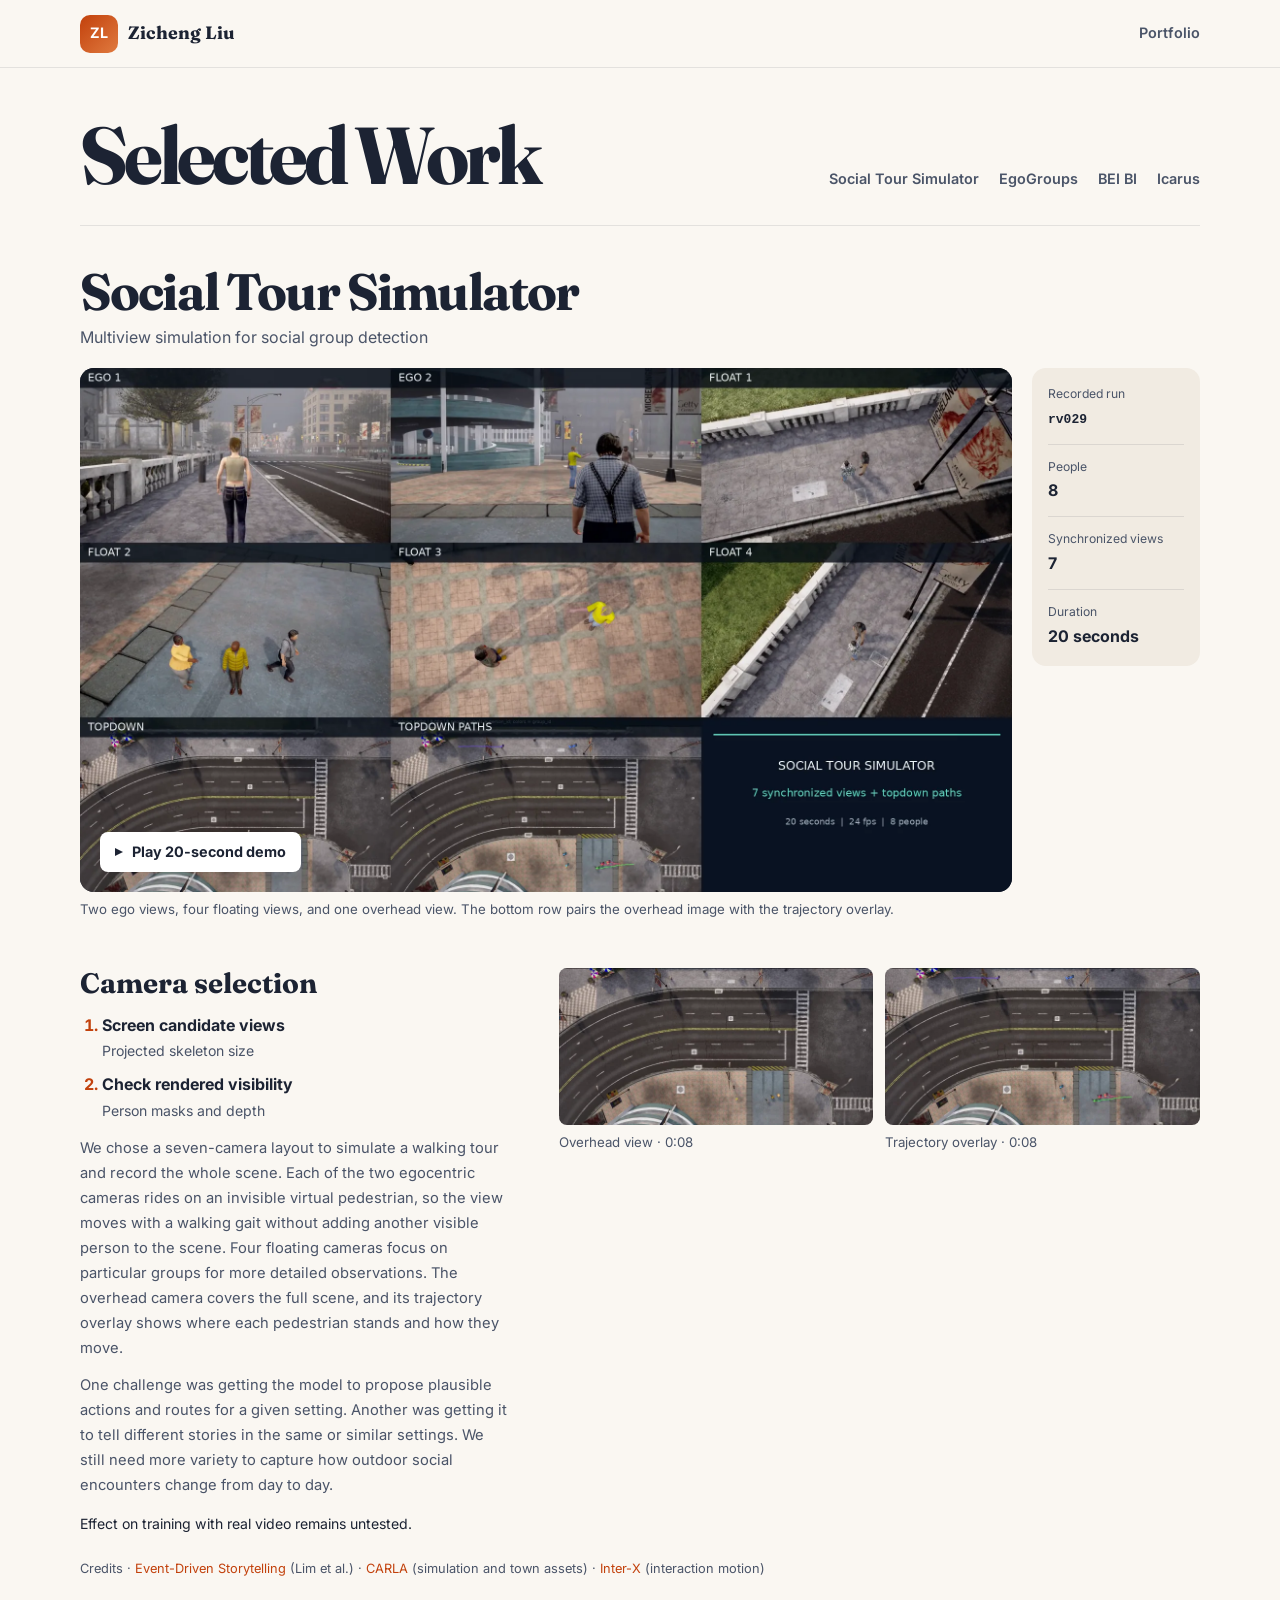
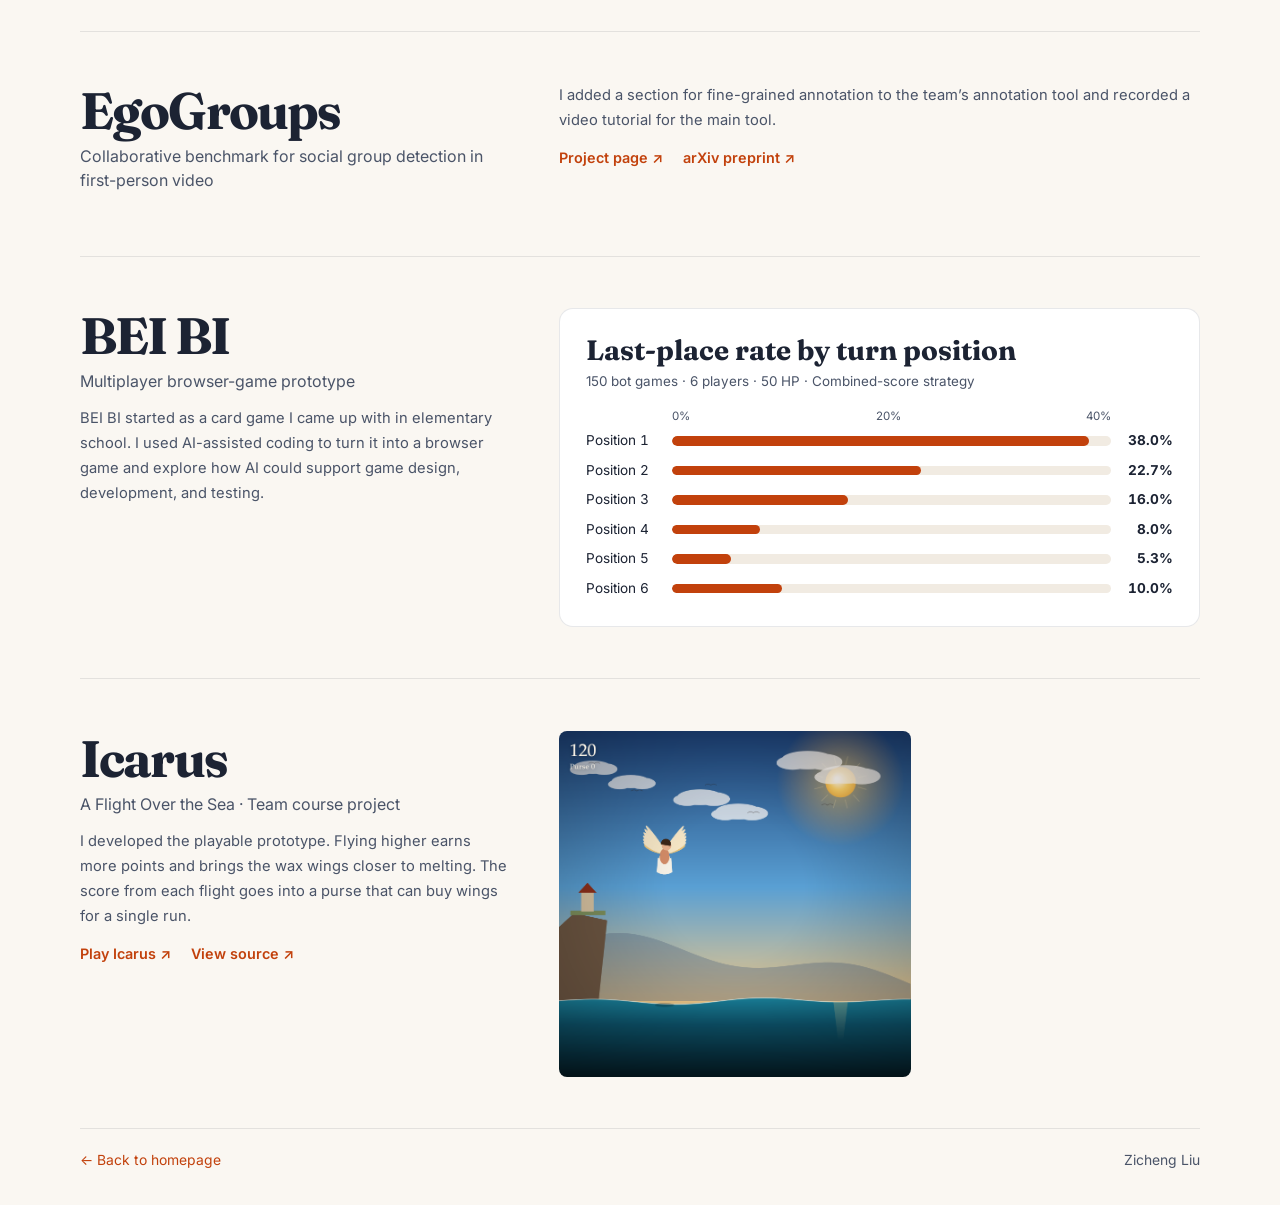
==== portfolio/index.html @ d1659468 "Add selected work portfolio" ====
<!doctype html>
<html lang="en">
<head>
  <meta charset="utf-8">
  <meta name="viewport" content="width=device-width, initial-scale=1">
  <meta name="description" content="Selected work by Zicheng Liu in social scene simulation, computer vision, and game design.">
  <title>Selected Work | Zicheng Liu</title>
  <link rel="icon" href="../assets/favicon.svg" type="image/svg+xml">
  <link rel="preconnect" href="https://fonts.googleapis.com">
  <link rel="preconnect" href="https://fonts.gstatic.com" crossorigin>
  <link href="https://fonts.googleapis.com/css2?family=Fraunces:opsz,wght@9..144,400;9..144,600;9..144,700&amp;family=Inter:wght@400;500;600;700&amp;display=swap" rel="stylesheet">
  <link rel="stylesheet" href="../css/style.css">
  <link rel="stylesheet" href="portfolio.css">
  <script src="portfolio.js" defer></script>
</head>
<body class="portfolio-page">
  <a class="portfolio-skip" href="#main">Skip to selected work</a>
  <header class="site-header portfolio-header">
    <nav class="nav container" aria-label="Site navigation">
      <a class="nav__logo" href="../" aria-label="Zicheng Liu, home">
        <span class="nav__logo-mark" aria-hidden="true">ZL</span>
        <span>Zicheng Liu</span>
      </a>
      <span class="portfolio-current" aria-current="page">Portfolio</span>
    </nav>
  </header>

  <main class="container portfolio-main" id="main" tabindex="-1">
    <header class="portfolio-intro">
      <h1>Selected Work</h1>
      <nav aria-label="Projects in this portfolio">
        <ul class="portfolio-index">
          <li><a href="#social-tour">Social Tour Simulator</a></li>
          <li><a href="#egogroups">EgoGroups</a></li>
          <li><a href="#bei-bi">BEI BI</a></li>
          <li><a href="#icarus">Icarus</a></li>
        </ul>
      </nav>
    </header>

    <section class="portfolio-project portfolio-feature" id="social-tour" aria-labelledby="social-tour-title">
      <header class="portfolio-project-header">
        <h2 id="social-tour-title">Social Tour Simulator</h2>
        <p>Multiview simulation for social group detection</p>
      </header>

      <div class="demo">
        <figure class="demo__figure">
          <div class="demo__screen">
            <a class="demo__launch" href="media/rv029.mp4" data-demo-play>
              <img src="media/rv029-poster.webp" width="1920" height="1080" alt="" fetchpriority="high">
              <span class="demo__button">Play 20-second demo</span>
            </a>
            <video class="demo__video" controls playsinline preload="none" poster="media/rv029-poster.webp" aria-label="Social Tour Simulator, seven synchronized views with trajectories" aria-describedby="demo-caption" hidden></video>
          </div>
          <figcaption id="demo-caption">Two ego views, four floating views, and one overhead view. The bottom row pairs the overhead image with the trajectory overlay.</figcaption>
          <p class="demo__error" role="status" hidden>Playback is unavailable in this browser. <a href="media/rv029.mp4">Open the MP4</a>.</p>
        </figure>

        <dl class="demo__facts">
          <div><dt>Recorded run</dt><dd><code>rv029</code></dd></div>
          <div><dt>People</dt><dd>8</dd></div>
          <div><dt>Synchronized views</dt><dd>7</dd></div>
          <div><dt>Duration</dt><dd>20 seconds</dd></div>
        </dl>
      </div>

      <div class="portfolio-detail">
        <div class="portfolio-method">
          <h3>Camera selection</h3>
          <ol class="method-steps">
            <li><strong>Screen candidate views</strong><span>Projected skeleton size</span></li>
            <li><strong>Check rendered visibility</strong><span>Person masks and depth</span></li>
          </ol>
          <div class="portfolio-author-copy">
            <p>We chose a seven-camera layout to simulate a walking tour and record the whole scene. Each of the two egocentric cameras rides on an invisible virtual pedestrian, so the view moves with a walking gait without adding another visible person to the scene. Four floating cameras focus on particular groups for more detailed observations. The overhead camera covers the full scene, and its trajectory overlay shows where each pedestrian stands and how they move.</p>
            <p>One challenge was getting the model to propose plausible actions and routes for a given setting. Another was getting it to tell different stories in the same or similar settings. We still need more variety to capture how outdoor social encounters change from day to day.</p>
          </div>
          <p class="portfolio-limit">Effect on training with real video remains untested.</p>
        </div>

        <div class="trajectory-pair" role="group" aria-label="Overhead view and trajectories at eight seconds">
          <figure>
            <img src="media/rv029-topdown.webp" width="640" height="320" loading="lazy" decoding="async" alt="Overhead view of a simulated street and plaza with pedestrians at the edges.">
            <figcaption>Overhead view · 0:08</figcaption>
          </figure>
          <figure>
            <img src="media/rv029-paths.webp" width="640" height="320" loading="lazy" decoding="async" alt="The same overhead view with colored trajectories following the sidewalks and plaza.">
            <figcaption>Trajectory overlay · 0:08</figcaption>
          </figure>
        </div>
      </div>

      <p class="portfolio-credits">Credits · <a href="https://openaccess.thecvf.com/content/ICCV2025/html/Lim_Event-Driven_Storytelling_with_Multiple_Lifelike_Humans_in_a_3D_Scene_ICCV_2025_paper.html">Event-Driven Storytelling</a> (Lim et al.) · <a href="https://carla.org/">CARLA</a> (simulation and town assets) · <a href="https://github.com/liangxuy/Inter-X">Inter-X</a> (interaction motion)</p>
    </section>

    <section class="portfolio-project portfolio-secondary" id="egogroups" aria-labelledby="egogroups-title">
      <header class="portfolio-project-header">
        <h2 id="egogroups-title">EgoGroups</h2>
        <p>Collaborative benchmark for social group detection in first-person video</p>
      </header>
      <div class="portfolio-project-body">
        <p class="portfolio-author-copy">I added a section for fine-grained annotation to the team’s annotation tool and recorded a video tutorial for the main tool.</p>
        <ul class="portfolio-links">
          <li><a href="https://lab-spell.github.io/EgoGroups/">Project page <span aria-hidden="true">↗</span></a></li>
          <li><a href="https://arxiv.org/abs/2603.22249">arXiv preprint <span aria-hidden="true">↗</span></a></li>
        </ul>
      </div>
    </section>

    <section class="portfolio-project portfolio-secondary" id="bei-bi" aria-labelledby="bei-bi-title">
      <div>
        <header class="portfolio-project-header">
          <h2 id="bei-bi-title">BEI BI</h2>
          <p>Multiplayer browser-game prototype</p>
        </header>
        <p class="portfolio-author-copy">BEI BI started as a card game I came up with in elementary school. I used AI-assisted coding to turn it into a browser game and explore how AI could support game design, development, and testing.</p>
      </div>
      <figure class="rank-chart" aria-labelledby="bei-bi-rank-title" aria-describedby="bei-bi-rank-sample">
        <figcaption>
          <h3 id="bei-bi-rank-title">Last-place rate by turn position</h3>
          <p id="bei-bi-rank-sample">150 bot games · 6 players · 50 HP · Combined-score strategy</p>
        </figcaption>
        <div class="rank-chart__scale" aria-hidden="true"><span>0%</span><span>20%</span><span>40%</span></div>
        <ol class="rank-chart__list">
          <li class="rank-chart__row">
            <span>Position 1</span>
            <span class="rank-chart__track" aria-hidden="true"><span class="rank-chart__bar" style="--rate: 38%"></span></span>
            <strong>38.0%</strong>
          </li>
          <li class="rank-chart__row">
            <span>Position 2</span>
            <span class="rank-chart__track" aria-hidden="true"><span class="rank-chart__bar" style="--rate: 22.7%"></span></span>
            <strong>22.7%</strong>
          </li>
          <li class="rank-chart__row">
            <span>Position 3</span>
            <span class="rank-chart__track" aria-hidden="true"><span class="rank-chart__bar" style="--rate: 16%"></span></span>
            <strong>16.0%</strong>
          </li>
          <li class="rank-chart__row">
            <span>Position 4</span>
            <span class="rank-chart__track" aria-hidden="true"><span class="rank-chart__bar" style="--rate: 8%"></span></span>
            <strong>8.0%</strong>
          </li>
          <li class="rank-chart__row">
            <span>Position 5</span>
            <span class="rank-chart__track" aria-hidden="true"><span class="rank-chart__bar" style="--rate: 5.3%"></span></span>
            <strong>5.3%</strong>
          </li>
          <li class="rank-chart__row">
            <span>Position 6</span>
            <span class="rank-chart__track" aria-hidden="true"><span class="rank-chart__bar" style="--rate: 10%"></span></span>
            <strong>10.0%</strong>
          </li>
        </ol>
      </figure>
    </section>

    <section class="portfolio-project portfolio-secondary" id="icarus" aria-labelledby="icarus-title">
      <div>
        <header class="portfolio-project-header">
          <h2 id="icarus-title">Icarus</h2>
          <p>A Flight Over the Sea · Team course project</p>
        </header>
        <p class="portfolio-author-copy">I developed the playable prototype. Flying higher earns more points and brings the wax wings closer to melting. The score from each flight goes into a purse that can buy wings for a single run.</p>
        <ul class="portfolio-links">
          <li><a href="https://galactus06.github.io/icarus/">Play Icarus <span aria-hidden="true">↗</span></a></li>
          <li><a href="https://github.com/GALACTUS06/icarus">View source <span aria-hidden="true">↗</span></a></li>
        </ul>
      </div>
      <figure class="icarus-shot">
        <img src="../assets/project-icarus.png" width="1570" height="1546" loading="lazy" decoding="async" alt="A winged character flies above the sea, with the sun, clouds, and birds overhead.">
      </figure>
    </section>
  </main>

  <footer class="container portfolio-footer">
    <a href="../">← Back to homepage</a>
    <span>Zicheng Liu</span>
  </footer>
</body>
</html>
---- css/style.css ----
/* ============================================================
   Zicheng Liu — Personal Website
   Design: warm editorial style, cream & deep navy palette
   ============================================================ */

:root {
  --color-bg: #faf7f2;
  --color-bg-alt: #f1ebe2;
  --color-surface: #ffffff;
  --color-ink: #1c2333;
  --color-ink-soft: #4a5468;
  --color-ink-faint: #7a8499;
  --color-accent: #c2410c;
  --color-accent-soft: #e07a3f;
  --color-accent-bg: rgba(194, 65, 12, 0.08);
  --color-navy: #1e293b;
  --color-gold: #d4a24e;
  --color-line: rgba(28, 35, 51, 0.1);
  --shadow-sm: 0 2px 8px rgba(28, 35, 51, 0.06);
  --shadow-md: 0 8px 24px rgba(28, 35, 51, 0.1);
  --shadow-lg: 0 20px 48px rgba(28, 35, 51, 0.16);
  --radius-sm: 8px;
  --radius-md: 14px;
  --radius-lg: 22px;
  --font-heading: "Fraunces", Georgia, serif;
  --font-body: "Inter", -apple-system, "Segoe UI", sans-serif;
  --header-height: 68px;
}

* { margin: 0; padding: 0; box-sizing: border-box; }

html { scroll-behavior: smooth; scroll-padding-top: calc(var(--header-height) + 12px); }

body {
  font-family: var(--font-body);
  background: var(--color-bg);
  color: var(--color-ink);
  line-height: 1.7;
  -webkit-font-smoothing: antialiased;
}

img { max-width: 100%; display: block; }
a { color: var(--color-accent); text-decoration: none; transition: color 0.25s ease; }
a:hover { color: var(--color-accent-soft); }
ul { list-style: none; }

.container {
  width: min(1120px, 92%);
  margin-inline: auto;
}

/* ============ NAVIGATION ============ */
.site-header {
  position: fixed;
  inset: 0 0 auto 0;
  height: var(--header-height);
  background: rgba(250, 247, 242, 0.82);
  backdrop-filter: blur(14px);
  -webkit-backdrop-filter: blur(14px);
  border-bottom: 1px solid transparent;
  z-index: 1000;
  transition: border-color 0.3s ease, box-shadow 0.3s ease;
}

.site-header.is-scrolled {
  border-bottom-color: var(--color-line);
  box-shadow: var(--shadow-sm);
}

.nav {
  height: 100%;
  display: flex;
  align-items: center;
  justify-content: space-between;
  gap: 1.5rem;
}

.nav__logo {
  display: flex;
  align-items: center;
  gap: 0.65rem;
  color: var(--color-ink);
  font-family: var(--font-heading);
  font-weight: 700;
  font-size: 1.12rem;
}
.nav__logo:hover { color: var(--color-accent); }

.nav__logo-mark {
  display: grid;
  place-items: center;
  width: 38px;
  height: 38px;
  border-radius: 10px;
  background: linear-gradient(135deg, var(--color-accent), var(--color-accent-soft));
  color: #fff;
  font-family: var(--font-body);
  font-weight: 700;
  font-size: 0.9rem;
  letter-spacing: 0.02em;
}

.nav__menu {
  display: flex;
  align-items: center;
  gap: 0.35rem;
}

.nav__link {
  padding: 0.5rem 0.85rem;
  border-radius: var(--radius-sm);
  color: var(--color-ink-soft);
  font-size: 0.92rem;
  font-weight: 500;
}
.nav__link:hover { color: var(--color-accent); background: var(--color-accent-bg); }
.nav__link.is-active { color: var(--color-accent); background: var(--color-accent-bg); }

.nav__link--cta {
  margin-left: 0.4rem;
  background: var(--color-ink);
  color: #fff;
}
.nav__link--cta:hover { background: var(--color-accent); color: #fff; }

.nav__toggle {
  display: none;
  flex-direction: column;
  gap: 5px;
  background: none;
  border: 0;
  cursor: pointer;
  padding: 8px;
}
.nav__toggle-bar {
  width: 24px;
  height: 2.5px;
  border-radius: 2px;
  background: var(--color-ink);
  transition: transform 0.3s ease, opacity 0.3s ease;
}

/* ============ HERO ============ */
.hero {
  position: relative;
  min-height: 100vh;
  display: flex;
  align-items: center;
  padding: calc(var(--header-height) + 3rem) 0 4rem;
  overflow: hidden;
}

/* Full-page interactive particle canvas (behind all content) */
.page-particles {
  position: fixed;
  inset: 0;
  width: 100%;
  height: 100%;
  display: block;
  z-index: -1;
  pointer-events: none;
}

.hero__bg { position: absolute; inset: 0; z-index: -1; }

.hero__blob {
  position: absolute;
  border-radius: 50%;
  filter: blur(70px);
  opacity: 0.55;
}
.hero__blob--1 {
  width: 520px; height: 520px;
  top: -120px; right: -80px;
  background: radial-gradient(circle, rgba(224, 122, 63, 0.35), transparent 70%);
}
.hero__blob--2 {
  width: 460px; height: 460px;
  bottom: -140px; left: -120px;
  background: radial-gradient(circle, rgba(212, 162, 78, 0.3), transparent 70%);
}

.hero__grid {
  position: absolute;
  inset: 0;
  background-image:
    linear-gradient(rgba(28, 35, 51, 0.035) 1px, transparent 1px),
    linear-gradient(90deg, rgba(28, 35, 51, 0.035) 1px, transparent 1px);
  background-size: 44px 44px;
  mask-image: radial-gradient(ellipse 80% 70% at 50% 30%, #000 30%, transparent 75%);
  -webkit-mask-image: radial-gradient(ellipse 80% 70% at 50% 30%, #000 30%, transparent 75%);
}

.hero__inner {
  display: grid;
  grid-template-columns: 1.15fr 0.85fr;
  align-items: center;
  gap: 3.5rem;
}

.hero__eyebrow {
  font-size: 0.95rem;
  font-weight: 600;
  letter-spacing: 0.12em;
  text-transform: uppercase;
  color: var(--color-accent);
  margin-bottom: 0.75rem;
}

.hero__title {
  font-family: var(--font-heading);
  font-size: clamp(2.6rem, 6vw, 4.2rem);
  font-weight: 700;
  line-height: 1.08;
  letter-spacing: -0.015em;
  margin-bottom: 1.1rem;
}

.hero__subtitle {
  font-family: var(--font-heading);
  font-size: clamp(1.15rem, 2.4vw, 1.55rem);
  color: var(--color-ink-soft);
  line-height: 1.5;
  margin-bottom: 1.15rem;
}
.hero__subtitle em { color: var(--color-accent); font-style: italic; }

.hero__desc {
  max-width: 34rem;
  color: var(--color-ink-soft);
  margin-bottom: 1.9rem;
}

/* Typewriter identity line */
.hero__typewriter {
  font-family: var(--font-heading);
  font-size: clamp(1.35rem, 3vw, 1.95rem);
  font-weight: 600;
  line-height: 1.3;
  margin-bottom: 0.85rem;
  min-height: 1.3em;
}
.hero__typewriter-prefix { color: var(--color-ink-soft); }
.hero__typewriter-text { color: var(--color-accent); }

.hero__typewriter-cursor {
  display: inline-block;
  margin-left: 2px;
  color: var(--color-accent);
  font-weight: 400;
  animation: cursor-blink 0.9s steps(1) infinite;
}
@keyframes cursor-blink {
  0%, 50% { opacity: 1; }
  50.01%, 100% { opacity: 0; }
}

.hero__actions {
  display: flex;
  flex-wrap: wrap;
  gap: 0.9rem;
  margin-bottom: 2.6rem;
}

.btn {
  display: inline-flex;
  align-items: center;
  gap: 0.5rem;
  padding: 0.85rem 1.7rem;
  border-radius: 999px;
  font-weight: 600;
  font-size: 0.97rem;
  transition: transform 0.25s ease, box-shadow 0.25s ease, background 0.25s ease, color 0.25s ease;
}

.btn--primary {
  background: var(--color-accent);
  color: #fff;
  box-shadow: 0 10px 24px rgba(194, 65, 12, 0.28);
}
.btn--primary:hover {
  background: var(--color-accent-soft);
  color: #fff;
  transform: translateY(-2px);
  box-shadow: 0 14px 30px rgba(194, 65, 12, 0.34);
}

.btn--ghost {
  border: 1.5px solid var(--color-ink);
  color: var(--color-ink);
}
.btn--ghost:hover {
  background: var(--color-ink);
  color: #fff;
  transform: translateY(-2px);
}

.hero__stats {
  display: flex;
  flex-wrap: wrap;
  gap: 2.2rem;
}
.hero__stats li { display: flex; flex-direction: column; }
.hero__stats strong {
  font-family: var(--font-heading);
  font-size: 1.75rem;
  font-weight: 700;
  color: var(--color-ink);
  line-height: 1.2;
}
.hero__stats span {
  font-size: 0.82rem;
  color: var(--color-ink-faint);
  text-transform: uppercase;
  letter-spacing: 0.06em;
}

/* Hero portrait */
.hero__media {
  position: relative;
  display: flex;
  justify-content: center;
}

.hero__portrait-wrap {
  position: relative;
  width: min(360px, 78%);
  aspect-ratio: 1;
}

.hero__portrait {
  width: 100%;
  height: 100%;
  object-fit: cover;
  border-radius: 50%;
  position: relative;
  z-index: 1;
  box-shadow: var(--shadow-lg);
}

.hero__portrait-ring {
  position: absolute;
  inset: -14px;
  border-radius: 50%;
  border: 2px dashed rgba(194, 65, 12, 0.4);
  animation: spin 40s linear infinite;
}

@keyframes spin { to { transform: rotate(360deg); } }

.hero__badge {
  position: absolute;
  top: 0;
  left: 0;
  display: flex;
  align-items: center;
  gap: 0.5rem;
  background: var(--color-surface);
  padding: 0.55rem 0.95rem;
  border-radius: 999px;
  box-shadow: var(--shadow-md);
  font-size: 0.8rem;
  font-weight: 600;
  line-height: 1.3;
  white-space: nowrap;
  color: var(--color-ink);
  cursor: pointer;
  z-index: 2;
  transition: scale 0.25s ease;
}
.hero__badge:hover { scale: 1.08; }
.hero__badge-icon { font-size: 1.15rem; }

.hero__scroll {
  position: absolute;
  bottom: 1.8rem;
  left: 50%;
  transform: translateX(-50%);
  display: flex;
  flex-direction: column;
  align-items: center;
  gap: 0.45rem;
  color: var(--color-ink-faint);
  font-size: 0.75rem;
  letter-spacing: 0.14em;
  text-transform: uppercase;
}
.hero__scroll:hover { color: var(--color-accent); }

.hero__scroll-mouse {
  width: 22px;
  height: 34px;
  border: 2px solid currentColor;
  border-radius: 12px;
  position: relative;
}
.hero__scroll-mouse::after {
  content: "";
  position: absolute;
  top: 6px;
  left: 50%;
  width: 3px;
  height: 7px;
  border-radius: 2px;
  background: currentColor;
  transform: translateX(-50%);
  animation: scroll-dot 1.8s ease-in-out infinite;
}
@keyframes scroll-dot {
  0%, 100% { opacity: 1; transform: translate(-50%, 0); }
  60% { opacity: 0.2; transform: translate(-50%, 10px); }
}

/* ============ SECTIONS ============ */
.section { padding: 5.5rem 0; }
.section--alt { background: rgba(241, 235, 226, 0.72); }

.section__header {
  text-align: center;
  margin-bottom: 3.25rem;
}

.section__eyebrow {
  font-size: 0.85rem;
  font-weight: 600;
  letter-spacing: 0.16em;
  text-transform: uppercase;
  color: var(--color-accent);
  margin-bottom: 0.6rem;
}

.section__title {
  font-family: var(--font-heading);
  font-size: clamp(1.9rem, 4vw, 2.55rem);
  font-weight: 700;
  letter-spacing: -0.01em;
}

.section__line {
  width: 58px;
  height: 4px;
  margin: 1.15rem auto 0;
  border-radius: 2px;
  background: linear-gradient(90deg, var(--color-accent), var(--color-gold));
}

/* ============ ABOUT ============ */
.about__grid {
  display: grid;
  grid-template-columns: 0.9fr 1.1fr;
  gap: 3.25rem;
  align-items: start;
}

.about__image {
  border-radius: var(--radius-lg);
  box-shadow: var(--shadow-md);
}

.about__funfact {
  margin-top: 1.4rem;
  padding: 1.4rem 1.55rem;
  background: var(--color-surface);
  border-left: 4px solid var(--color-accent);
  border-radius: 0 var(--radius-md) var(--radius-md) 0;
  box-shadow: var(--shadow-sm);
}
.about__funfact h3 {
  font-family: var(--font-heading);
  font-size: 1.05rem;
  margin-bottom: 0.45rem;
}
.about__funfact p { font-size: 0.93rem; color: var(--color-ink-soft); }

.about__heading {
  font-family: var(--font-heading);
  font-size: clamp(1.35rem, 2.6vw, 1.75rem);
  line-height: 1.35;
  margin-bottom: 1.15rem;
}

.about__text p {
  color: var(--color-ink-soft);
  margin-bottom: 1.1rem;
}
.about__text strong { color: var(--color-ink); }

.about__highlights {
  margin-top: 1.8rem;
  display: flex;
  flex-direction: column;
  gap: 1.15rem;
}
.about__highlights li {
  display: flex;
  gap: 0.95rem;
  align-items: flex-start;
}
.about__highlight-icon {
  flex-shrink: 0;
  display: grid;
  place-items: center;
  width: 44px;
  height: 44px;
  border-radius: 12px;
  background: var(--color-accent-bg);
  font-size: 1.25rem;
}
.about__highlights strong { display: block; margin-bottom: 0.15rem; }
.about__highlights p { font-size: 0.92rem; color: var(--color-ink-faint); margin: 0; }

/* ============ EDUCATION ============ */
.edu__grid {
  display: grid;
  grid-template-columns: repeat(2, 1fr);
  gap: 1.75rem;
}

.edu-card {
  background: var(--color-surface);
  border-radius: var(--radius-lg);
  padding: 2.1rem 2.2rem;
  box-shadow: var(--shadow-sm);
  border: 1px solid var(--color-line);
  transition: transform 0.3s ease, box-shadow 0.3s ease;
}
.edu-card:hover {
  transform: translateY(-5px);
  box-shadow: var(--shadow-md);
}

.edu-card__icon { font-size: 2rem; margin-bottom: 0.9rem; }

.edu-card__school {
  font-family: var(--font-heading);
  font-size: 1.32rem;
  margin-bottom: 0.35rem;
}

.edu-card__degree { font-weight: 600; color: var(--color-accent); margin-bottom: 0.35rem; }
.edu-card__degree span { font-weight: 500; color: var(--color-ink-faint); font-size: 0.9rem; }

.edu-card__meta { font-size: 0.88rem; color: var(--color-ink-faint); margin-bottom: 0.75rem; }
.edu-card__gpa { margin-bottom: 1rem; }

.edu-card__list { display: flex; flex-direction: column; gap: 0.5rem; }
.edu-card__list li {
  position: relative;
  padding-left: 1.15rem;
  font-size: 0.93rem;
  color: var(--color-ink-soft);
}
.edu-card__list li::before {
  content: '';
  position: absolute;
  left: 0;
  top: 0.62em;
  width: 6px;
  height: 6px;
  border-radius: 50%;
  background: var(--color-accent);
}

/* ============ RESEARCH ============ */
.research-card {
  display: grid;
  grid-template-columns: 190px 1fr;
  gap: 1.75rem;
  background: var(--color-surface);
  border: 1px solid var(--color-line);
  border-radius: var(--radius-lg);
  padding: 2.1rem 2.3rem;
  margin-bottom: 1.6rem;
  box-shadow: var(--shadow-sm);
  transition: transform 0.3s ease, box-shadow 0.3s ease;
}
.research-card:hover {
  transform: translateY(-4px);
  box-shadow: var(--shadow-md);
}

.research-card__date {
  display: inline-block;
  padding: 0.42rem 1rem;
  border-radius: 999px;
  background: var(--color-accent-bg);
  color: var(--color-accent);
  font-size: 0.84rem;
  font-weight: 600;
  white-space: nowrap;
}

.research-card__body h3 {
  font-family: var(--font-heading);
  font-size: 1.32rem;
  line-height: 1.35;
  margin-bottom: 0.45rem;
}

.research-card__role {
  font-size: 0.92rem;
  color: var(--color-ink-faint);
  margin-bottom: 1.05rem;
}

.research-card__points {
  display: flex;
  flex-direction: column;
  gap: 0.62rem;
  margin-bottom: 1.25rem;
}
.research-card__points li {
  position: relative;
  padding-left: 1.35rem;
  font-size: 0.95rem;
  color: var(--color-ink-soft);
}
.research-card__points li::before {
  content: "";
  position: absolute;
  left: 1px;
  top: 0.62em;
  border-left: 6px solid var(--color-accent);
  border-top: 4px solid transparent;
  border-bottom: 4px solid transparent;
}

.tag-list {
  display: flex;
  flex-wrap: wrap;
  gap: 0.5rem;
}
.tag {
  padding: 0.32rem 0.85rem;
  border-radius: 999px;
  background: var(--color-bg-alt);
  border: 1px solid var(--color-line);
  font-size: 0.8rem;
  font-weight: 500;
  color: var(--color-ink-soft);
}

.publication {
  display: flex;
  gap: 1.35rem;
  align-items: flex-start;
  margin-top: 2.1rem;
  padding: 1.9rem 2.2rem;
  border-radius: var(--radius-lg);
  background: linear-gradient(135deg, var(--color-navy), #2c3a52);
  color: #e8ecf3;
  box-shadow: var(--shadow-md);
}
.publication__icon {
  flex-shrink: 0;
  display: grid;
  place-items: center;
  width: 54px;
  height: 54px;
  border-radius: 14px;
  background: rgba(255, 255, 255, 0.1);
  font-size: 1.6rem;
}
.publication__body h3 {
  font-family: var(--font-heading);
  font-size: 1.18rem;
  margin-bottom: 0.55rem;
  color: #fff;
}
.publication__body p {
  font-size: 0.95rem;
  line-height: 1.75;
  color: rgba(232, 236, 243, 0.85);
  margin-bottom: 0.85rem;
}
.publication__link {
  font-weight: 600;
  color: var(--color-gold);
}
.publication__link:hover { color: #f0c67c; }

/* ============ PROJECTS ============ */
.projects__grid {
  display: grid;
  grid-template-columns: repeat(auto-fit, minmax(300px, 1fr));
  gap: 1.9rem;
}

/* The most important project gets a full-width, horizontal featured card */
.project-card--featured {
  grid-column: 1 / -1;
  display: grid;
  grid-template-columns: 1.15fr 1fr;
}
.project-card--featured .project-card__banner {
  height: 100%;
  min-height: 330px;
}
.project-card--featured .project-card__body {
  padding: 2.35rem 2.6rem;
}
.project-card--featured .project-card__body h3 {
  font-size: 1.65rem;
}
@media (max-width: 860px) {
  .project-card--featured { grid-template-columns: 1fr; }
  .project-card--featured .project-card__banner {
    height: 230px;
    min-height: 0;
  }
}

.project-card {
  background: var(--color-surface);
  border: 1px solid var(--color-line);
  border-radius: var(--radius-lg);
  overflow: hidden;
  box-shadow: var(--shadow-sm);
  transition: transform 0.3s ease, box-shadow 0.3s ease;
  display: flex;
  flex-direction: column;
}
.project-card:hover {
  transform: translateY(-6px);
  box-shadow: var(--shadow-lg);
}

.project-card__banner {
  position: relative;
  height: 190px;
  overflow: hidden;
}
.project-card__flag {
  position: absolute;
  top: 1rem;
  left: 1rem;
  padding: 0.4rem 0.95rem;
  border-radius: 999px;
  background: var(--color-accent);
  color: #fff;
  font-size: 0.76rem;
  font-weight: 700;
  letter-spacing: 0.07em;
  text-transform: uppercase;
  box-shadow: var(--shadow-md);
  z-index: 1;
}
.project-card__banner img {
  width: 100%;
  height: 100%;
  object-fit: cover;
  transition: transform 0.5s ease;
}
.project-card:hover .project-card__banner img { transform: scale(1.06); }

.project-card__body {
  padding: 1.75rem 1.9rem 1.95rem;
  display: flex;
  flex-direction: column;
  flex: 1;
}
.project-card__body h3 {
  font-family: var(--font-heading);
  font-size: 1.22rem;
  line-height: 1.35;
  margin-bottom: 0.8rem;
}
.project-card__body .tag-list { margin-bottom: 0.95rem; }
.project-card__body > p {
  font-size: 0.93rem;
  color: var(--color-ink-soft);
  margin-bottom: 0.95rem;
}

.project-card__points {
  display: flex;
  flex-direction: column;
  gap: 0.5rem;
  margin-bottom: 1.35rem;
}
.project-card__points li {
  position: relative;
  padding-left: 1.15rem;
  font-size: 0.88rem;
  color: var(--color-ink-faint);
}
.project-card__points li::before {
  content: '';
  position: absolute;
  left: 0;
  top: 0.6em;
  width: 5px;
  height: 5px;
  border-radius: 50%;
  background: var(--color-gold);
}

.project-card__link {
  margin-top: auto;
  font-weight: 600;
  font-size: 0.93rem;
}

.project-card__links {
  display: flex;
  flex-wrap: wrap;
  gap: 1.15rem;
  margin-top: auto;
}
.project-card__links .project-card__link { margin-top: 0; }

.project-card__link--ghost {
  color: var(--color-ink-soft);
}
.project-card__link--ghost:hover { color: var(--color-accent); }

/* ============ EXPERIENCE ============ */
.exp-card {
  background: var(--color-surface);
  border: 1px solid var(--color-line);
  border-radius: var(--radius-lg);
  padding: 2.25rem 2.5rem;
  box-shadow: var(--shadow-sm);
  transition: transform 0.3s ease, box-shadow 0.3s ease;
}
.exp-card:hover {
  transform: translateY(-4px);
  box-shadow: var(--shadow-md);
}

.exp-card__header {
  display: flex;
  justify-content: space-between;
  align-items: flex-start;
  gap: 1.5rem;
  margin-bottom: 1.35rem;
}
.exp-card__header h3 {
  font-family: var(--font-heading);
  font-size: 1.38rem;
  margin-bottom: 0.3rem;
}
.exp-card__meta { font-size: 0.9rem; color: var(--color-ink-faint); }
.exp-card__logo { font-size: 2.1rem; }

.exp-card__points {
  display: flex;
  flex-direction: column;
  gap: 0.75rem;
}
.exp-card__points li {
  position: relative;
  padding-left: 1.45rem;
  font-size: 0.95rem;
  color: var(--color-ink-soft);
}
.exp-card__points li::before {
  content: "";
  position: absolute;
  left: 1px;
  top: 0.62em;
  border-left: 6px solid var(--color-accent);
  border-top: 4px solid transparent;
  border-bottom: 4px solid transparent;
}

/* ============ SKILLS ============ */
.skills__grid {
  display: grid;
  grid-template-columns: repeat(auto-fit, minmax(230px, 1fr));
  gap: 1.5rem;
}

.skill-group {
  background: var(--color-surface);
  border: 1px solid var(--color-line);
  border-radius: var(--radius-lg);
  padding: 1.85rem 1.95rem;
  box-shadow: var(--shadow-sm);
  transition: transform 0.3s ease, box-shadow 0.3s ease;
}
.skill-group:hover {
  transform: translateY(-5px);
  box-shadow: var(--shadow-md);
}

.skill-group__title {
  font-family: var(--font-heading);
  font-size: 1.12rem;
  margin-bottom: 1.15rem;
  display: flex;
  align-items: center;
  gap: 0.55rem;
}

.skill-group__list {
  display: flex;
  flex-wrap: wrap;
  gap: 0.55rem;
}
.skill-group__list li {
  padding: 0.42rem 0.95rem;
  border-radius: 999px;
  background: var(--color-accent-bg);
  color: var(--color-accent);
  font-size: 0.86rem;
  font-weight: 600;
  transition: background 0.25s ease, color 0.25s ease, transform 0.25s ease;
}
.skill-group__list li:hover {
  background: var(--color-accent);
  color: #fff;
  transform: translateY(-2px);
}

/* ============ CONTACT ============ */
.contact { background: rgba(250, 247, 242, 0.72); }

.contact__intro {
  max-width: 640px;
  margin: -1.4rem auto 2.6rem;
  text-align: center;
  color: var(--color-ink-soft);
  font-size: 1.05rem;
}

.contact__grid {
  display: grid;
  grid-template-columns: repeat(auto-fit, minmax(240px, 1fr));
  gap: 1.35rem;
}

.contact-card {
  display: flex;
  flex-direction: column;
  align-items: center;
  gap: 0.35rem;
  padding: 1.85rem 1.5rem;
  background: var(--color-surface);
  border: 1px solid var(--color-line);
  border-radius: var(--radius-lg);
  box-shadow: var(--shadow-sm);
  text-align: center;
  transition: transform 0.3s ease, box-shadow 0.3s ease, border-color 0.3s ease;
}
.contact-card:hover {
  transform: translateY(-5px);
  box-shadow: var(--shadow-md);
  border-color: var(--color-accent);
}

.contact-card__icon { font-size: 1.85rem; margin-bottom: 0.35rem; }
.contact-card__icon--img {
  width: 38px;
  height: 38px;
  object-fit: contain;
}
.contact-card__label {
  font-size: 0.78rem;
  font-weight: 600;
  letter-spacing: 0.11em;
  text-transform: uppercase;
  color: var(--color-ink-faint);
}
.contact-card__value {
  font-weight: 600;
  color: var(--color-ink);
  font-size: 0.95rem;
  word-break: break-word;
}
.contact-card:hover .contact-card__value { color: var(--color-accent); }

/* ============ FOOTER ============ */
.footer {
  background: var(--color-navy);
  color: rgba(232, 236, 243, 0.75);
  padding: 1.9rem 0;
  font-size: 0.9rem;
}
.footer__inner {
  display: flex;
  justify-content: space-between;
  align-items: center;
  flex-wrap: wrap;
  gap: 1rem;
}
.footer__top {
  color: var(--color-gold);
  font-weight: 600;
}
.footer__top:hover { color: #f0c67c; }

/* ============ REVEAL ANIMATION ============ */
.reveal {
  opacity: 0;
  transform: translateY(26px);
  transition: opacity 0.7s ease, transform 0.7s ease;
}
.reveal.is-visible {
  opacity: 1;
  transform: translateY(0);
}

/* ============ RESPONSIVE ============ */
@media (max-width: 960px) {
  .hero__inner { grid-template-columns: 1fr; gap: 2.75rem; }
  .hero__media { order: -1; }
  .hero__portrait-wrap { width: min(280px, 68%); }
  .about__grid { grid-template-columns: 1fr; gap: 2.25rem; }
  .edu__grid, .projects__grid { grid-template-columns: 1fr; }
  .research-card { grid-template-columns: 1fr; gap: 1.05rem; }
  .publication { flex-direction: column; }
}

@media (max-width: 960px) {
  .nav__toggle { display: flex; }
  .nav__menu {
    position: fixed;
    top: var(--header-height);
    left: 0;
    right: 0;
    flex-direction: column;
    align-items: stretch;
    gap: 0.15rem;
    background: var(--color-bg);
    border-bottom: 1px solid var(--color-line);
    box-shadow: var(--shadow-md);
    padding: 1.15rem 4%;
    max-height: calc(100dvh - var(--header-height));
    overflow-y: auto;
    transform: translateY(-12px);
    opacity: 0;
    visibility: hidden;
    transition: transform 0.3s ease, opacity 0.3s ease, visibility 0.3s;
  }
  .nav__menu.is-open {
    transform: translateY(0);
    opacity: 1;
    visibility: visible;
  }
  .nav__link { display: block; padding: 0.8rem 1rem; font-size: 1rem; }
  .nav__link--cta { margin-left: 0; text-align: center; margin-top: 0.35rem; }

  .nav__toggle.is-open .nav__toggle-bar:nth-child(1) { transform: translateY(7.5px) rotate(45deg); }
  .nav__toggle.is-open .nav__toggle-bar:nth-child(2) { opacity: 0; }
  .nav__toggle.is-open .nav__toggle-bar:nth-child(3) { transform: translateY(-7.5px) rotate(-45deg); }
}

@media (max-width: 768px) {
  .hero__stats { gap: 1.5rem; }

  .section { padding: 4rem 0; }
  .exp-card { padding: 1.75rem 1.5rem; }
  .research-card { padding: 1.65rem 1.5rem; }
  .publication { padding: 1.55rem 1.5rem; }
  .footer__inner { justify-content: center; text-align: center; }
}

/* ============ REDUCED MOTION ============ */
@media (prefers-reduced-motion: reduce) {
  html { scroll-behavior: auto; }
  *, *::before, *::after {
    animation-duration: 0.001s !important;
    transition-duration: 0.001s !important;
  }
  .reveal { opacity: 1; transform: none; }
  .hero__portrait-ring, .hero__typewriter-cursor { animation: none !important; }
}
---- portfolio/portfolio.css ----
.portfolio-page {
  background: var(--color-bg);
}

.portfolio-page :focus-visible {
  outline: 2px solid var(--color-accent);
  outline-offset: 4px;
}

.portfolio-page a:hover {
  color: var(--color-accent);
}

.portfolio-skip {
  position: fixed;
  top: 1rem;
  left: 1rem;
  z-index: 1001;
  padding: 0.5rem 1rem;
  background: var(--color-surface);
  transform: translateY(-180%);
}

.portfolio-skip:focus { transform: translateY(0); }

.portfolio-header {
  background: var(--color-bg);
  border-color: var(--color-line);
}

.portfolio-current {
  color: var(--color-ink-soft);
  font-size: 0.9rem;
  font-weight: 600;
}

.portfolio-main { padding-top: calc(var(--header-height) + 2.7rem); }

.portfolio-intro {
  display: flex;
  justify-content: space-between;
  align-items: baseline;
  flex-wrap: wrap;
  gap: 1rem 2rem;
  padding-bottom: 1.55rem;
}

.portfolio-intro h1,
.portfolio-project h2,
.portfolio-project h3 {
  font-family: var(--font-heading);
  line-height: 1.1;
}

.portfolio-intro h1 {
  font-size: clamp(2.9rem, 6.3vw, 5.2rem);
  font-weight: 700;
  letter-spacing: -0.052em;
}

.portfolio-index,
.portfolio-links {
  display: flex;
  flex-wrap: wrap;
  gap: 0.3rem 1.25rem;
  font-size: 0.9rem;
  font-weight: 600;
}

.portfolio-index a { color: var(--color-ink-soft); }
.portfolio-index a:hover,
.portfolio-links a:hover,
.portfolio-credits a:hover,
.portfolio-footer a:hover { text-decoration: underline; }

.portfolio-project {
  border-top: 1px solid var(--color-line);
  padding-block: clamp(1.65rem, 4vw, 3.6rem);
}

.portfolio-feature { padding-top: clamp(1.5rem, 3vw, 2.4rem); }
.portfolio-project-header { margin-bottom: 1.15rem; }

.portfolio-project h2 {
  font-size: clamp(2rem, 4vw, 3.4rem);
  letter-spacing: -0.036em;
}

.portfolio-project-header p {
  color: var(--color-ink-soft);
  margin-top: 0.36rem;
  line-height: 1.45;
}

.demo {
  display: grid;
  grid-template-columns: minmax(0, 1fr) minmax(9.5rem, 15%);
  align-items: start;
  gap: 1.25rem;
}

.demo__screen {
  aspect-ratio: 16 / 9;
  border-radius: var(--radius-md);
  background: var(--color-ink);
  overflow: hidden;
}

.demo__launch,
.demo__video {
  display: block;
  width: 100%;
  height: 100%;
}

.demo__launch[hidden],
.demo__video[hidden] { display: none; }

.demo__launch { position: relative; }
.demo__launch:focus-visible,
.demo__video:focus-visible { outline-offset: -4px; }

.demo__launch img {
  width: 100%;
  height: 100%;
  object-fit: contain;
}

.demo__button {
  position: absolute;
  inset: auto auto clamp(0.65rem, 2vw, 1.25rem) clamp(0.65rem, 2vw, 1.25rem);
  display: flex;
  align-items: center;
  gap: 0.55rem;
  padding: 0.65rem 0.95rem;
  border-radius: var(--radius-sm);
  background: var(--color-surface);
  box-shadow: var(--shadow-md);
  color: var(--color-ink);
  font-size: clamp(0.75rem, 2.5vw, 0.9rem);
  font-weight: 700;
  line-height: 1.35;
}

.demo__button::before {
  content: "";
  border-block: 0.3rem solid transparent;
  border-left: 0.5rem solid currentColor;
}

.demo__launch:hover .demo__button,
.demo__launch:focus-visible .demo__button { color: var(--color-accent); }

.demo__facts {
  padding: 0.25rem 1rem;
  background: var(--color-bg-alt);
  border-radius: var(--radius-md);
}

.demo__facts div { padding: 0.75rem 0; }
.demo__facts div + div { border-top: 1px solid var(--color-line); }
.demo__facts dt { color: var(--color-ink-soft); font-size: 0.76rem; }
.demo__facts dd { font-weight: 700; }

.demo__figure figcaption,
.trajectory-pair figcaption,
.demo__error {
  margin-top: 0.5rem;
  color: var(--color-ink-soft);
  font-size: 0.83rem;
  line-height: 1.5;
}

.portfolio-detail,
.portfolio-secondary {
  display: grid;
  grid-template-columns: minmax(0, 2fr) minmax(0, 3fr);
  gap: 1.25rem clamp(1.5rem, 4vw, 3.75rem);
}

.portfolio-detail { margin-top: clamp(1.6rem, 4vw, 3rem); }
.portfolio-project h3 { font-size: clamp(1.28rem, 2.45vw, 1.75rem); }

.method-steps {
  display: grid;
  gap: 0.5rem;
  margin-block: 0.85rem;
  padding-left: 1.4rem;
}

.method-steps li::marker { color: var(--color-accent); font-weight: 700; }
.method-steps span { display: block; color: var(--color-ink-soft); font-size: 0.88rem; }

.portfolio-author-copy {
  display: grid;
  gap: 0.75rem;
  color: var(--color-ink-soft);
  font-size: 0.92rem;
}

.portfolio-limit { margin-top: 0.85rem; font-size: 0.88rem; }

.trajectory-pair {
  display: grid;
  grid-template-columns: repeat(2, minmax(0, 1fr));
  align-self: start;
  gap: 0.75rem;
}

.trajectory-pair img,
.icarus-shot img {
  width: 100%;
  height: auto;
  border-radius: var(--radius-sm);
}

.portfolio-credits {
  margin-top: 1.4rem;
  color: var(--color-ink-soft);
  font-size: 0.8rem;
}

.portfolio-secondary .portfolio-project-header { margin-bottom: 0.8rem; }
.portfolio-links { margin-top: 0.8rem; }

.rank-chart {
  --position-column: 4.65rem;
  --rate-column: 3.1rem;
  --column-gap: 0.75rem;
  border: 1px solid var(--color-line);
  border-radius: var(--radius-md);
  background: var(--color-surface);
  padding: clamp(0.9rem, 3vw, 1.65rem);
}

.rank-chart figcaption p {
  margin-top: 0.35rem;
  color: var(--color-ink-soft);
  font-size: 0.84rem;
  line-height: 1.4;
}

.rank-chart__scale {
  display: flex;
  justify-content: space-between;
  margin: 1rem calc(var(--rate-column) + var(--column-gap)) 0.2rem calc(var(--position-column) + var(--column-gap));
  color: var(--color-ink-soft);
  font-size: 0.72rem;
}

.rank-chart__list {
  display: grid;
  gap: 0.4rem;
  list-style: none;
}

.rank-chart__row {
  display: grid;
  grid-template-columns: var(--position-column) minmax(0, 1fr) var(--rate-column);
  align-items: center;
  gap: var(--column-gap);
  font-size: 0.85rem;
  font-variant-numeric: tabular-nums;
}

.rank-chart__row strong { text-align: right; }

.rank-chart__track {
  height: 0.6rem;
  overflow: hidden;
  border-radius: 1rem;
  background: var(--color-bg-alt);
}

.rank-chart__bar {
  display: block;
  width: calc(var(--rate) * 2.5);
  height: 100%;
  background: var(--color-accent);
  border-radius: inherit;
}

.icarus-shot { width: min(100%, 22rem); align-self: start; }

.portfolio-footer {
  display: flex;
  justify-content: space-between;
  gap: 0.75rem;
  padding-block: 1.25rem 2rem;
  border-top: 1px solid var(--color-line);
  color: var(--color-ink-soft);
  font-size: 0.87rem;
}

@media (max-width: 720px) {
  .portfolio-main { padding-top: calc(var(--header-height) + 1.6rem); }

  .demo,
  .portfolio-detail,
  .portfolio-secondary { grid-template-columns: 1fr; }

  .demo { gap: 0.75rem; }

  .demo__facts {
    display: grid;
    grid-template-columns: repeat(4, minmax(0, 1fr));
    gap: 0.5rem;
    padding-inline: 0.75rem;
  }

  .demo__facts div + div { border-top: 0; }
  .demo__facts dd { font-size: 0.9rem; }
  .portfolio-project-header { margin-bottom: 0.8rem; }
  .portfolio-secondary > .portfolio-project-header { margin-bottom: 0; }
}

@media (max-width: 420px) {
  .demo__facts { grid-template-columns: repeat(2, minmax(0, 1fr)); }
  .trajectory-pair { grid-template-columns: 1fr; }
}
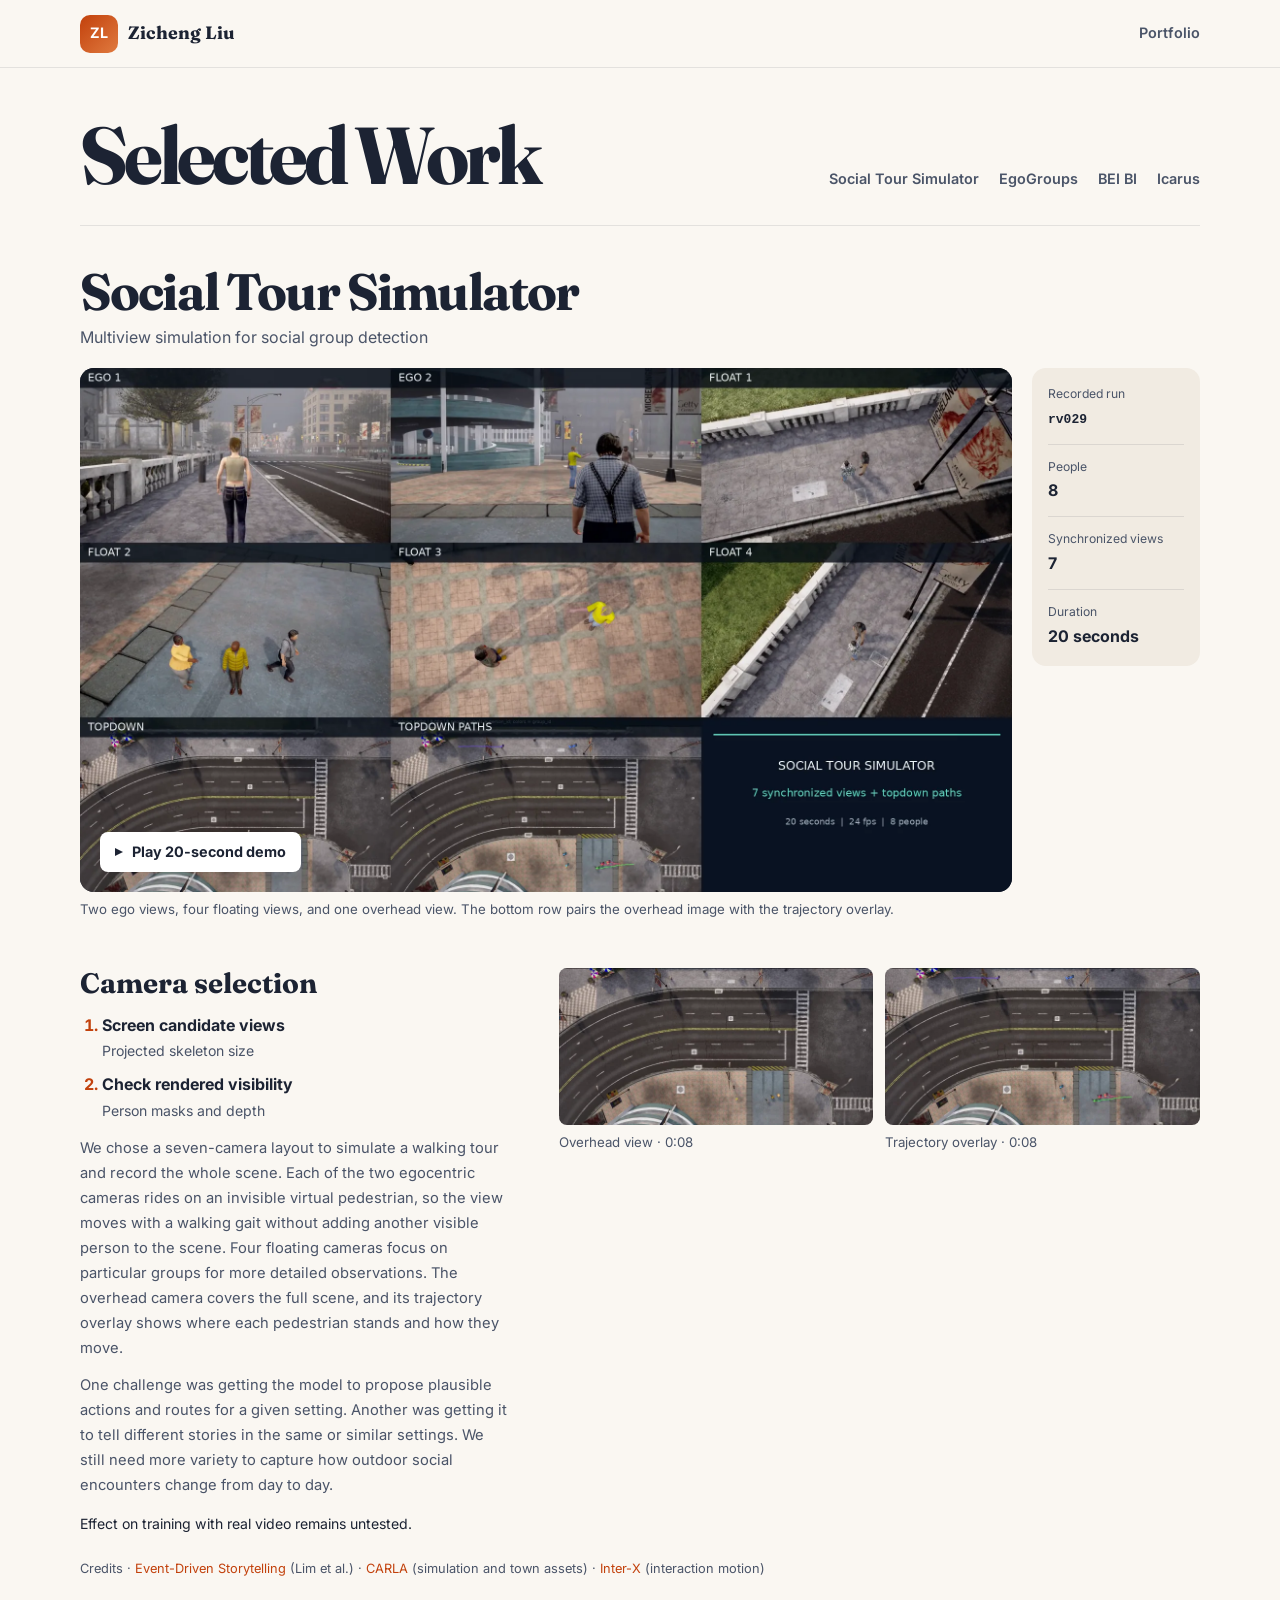
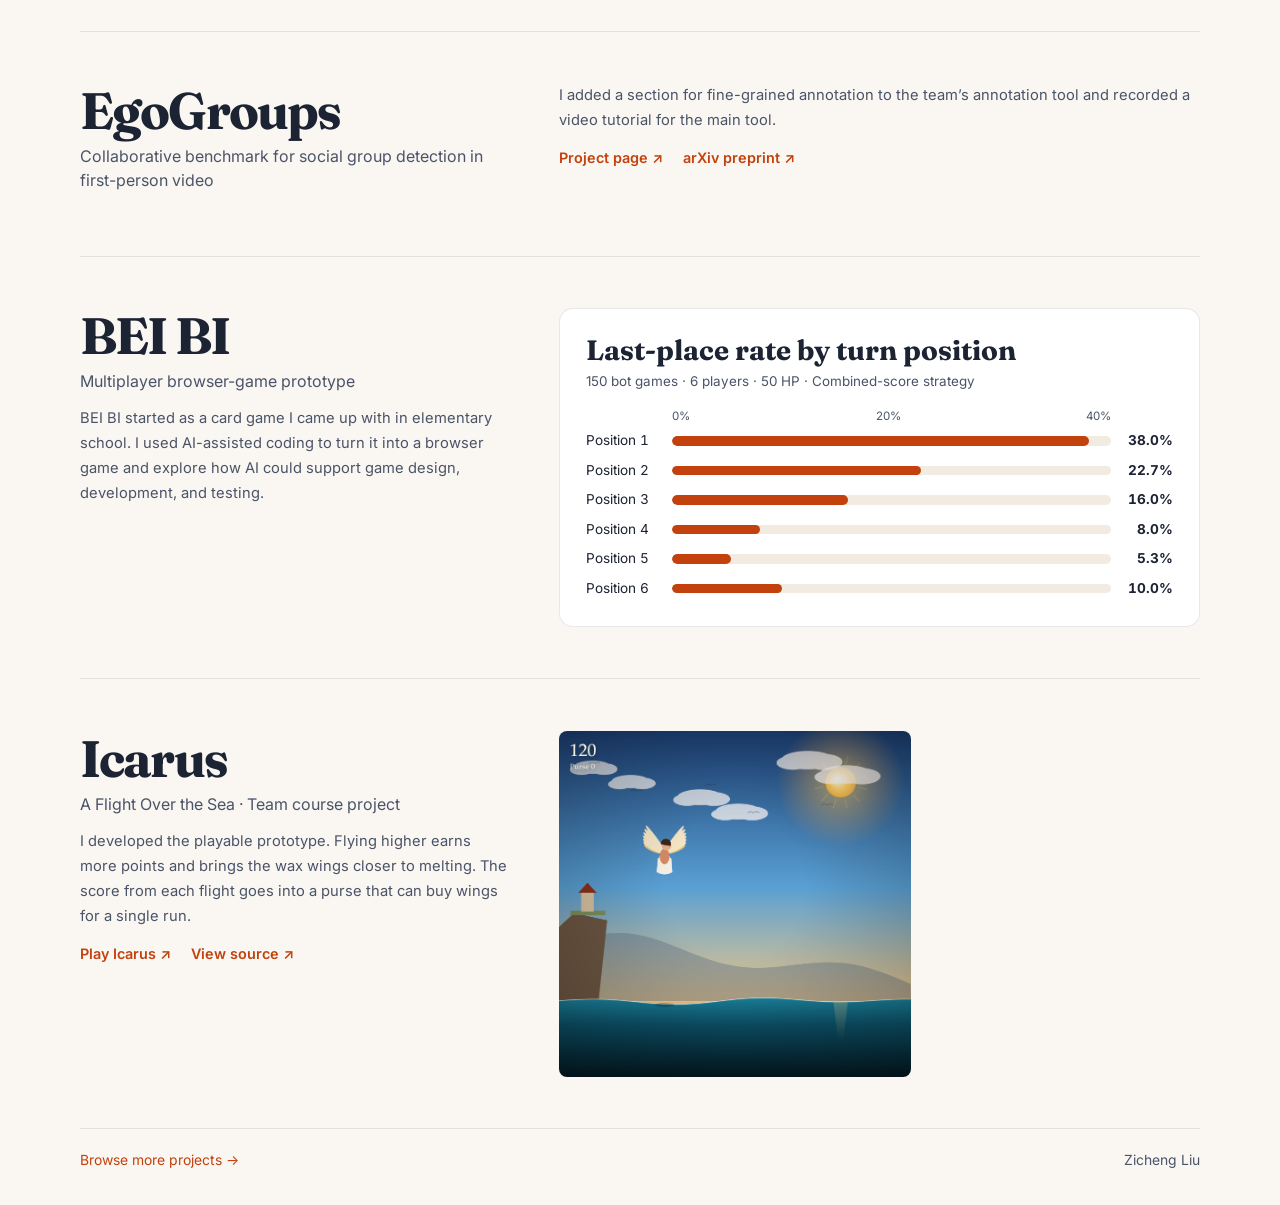
==== commit 53b70912: "Feature the portfolio on the homepage" ====
--- a/portfolio/index.html
+++ b/portfolio/index.html
@@ -176,7 +176,7 @@
   </main>
 
   <footer class="container portfolio-footer">
-    <a href="../">← Back to homepage</a>
+    <a href="../#projects">Browse more projects <span aria-hidden="true">→</span></a>
     <span>Zicheng Liu</span>
   </footer>
 </body>
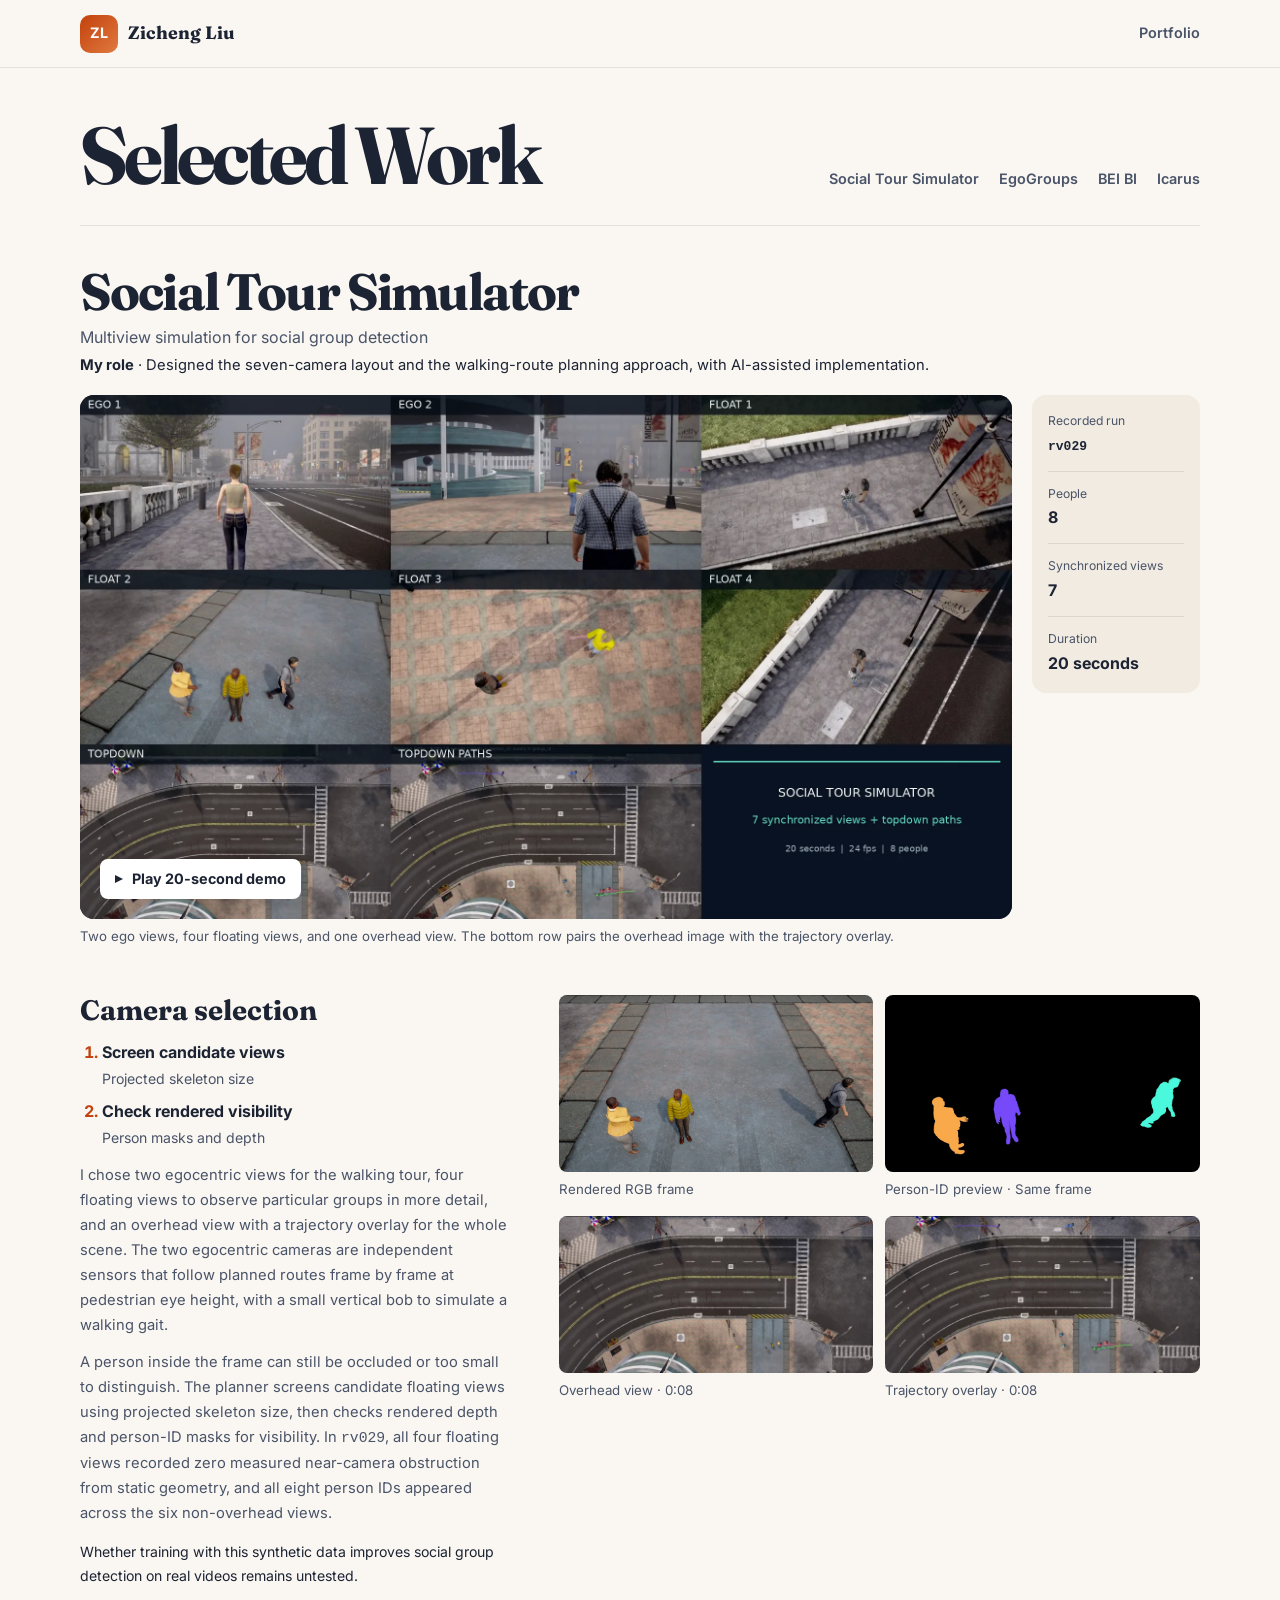
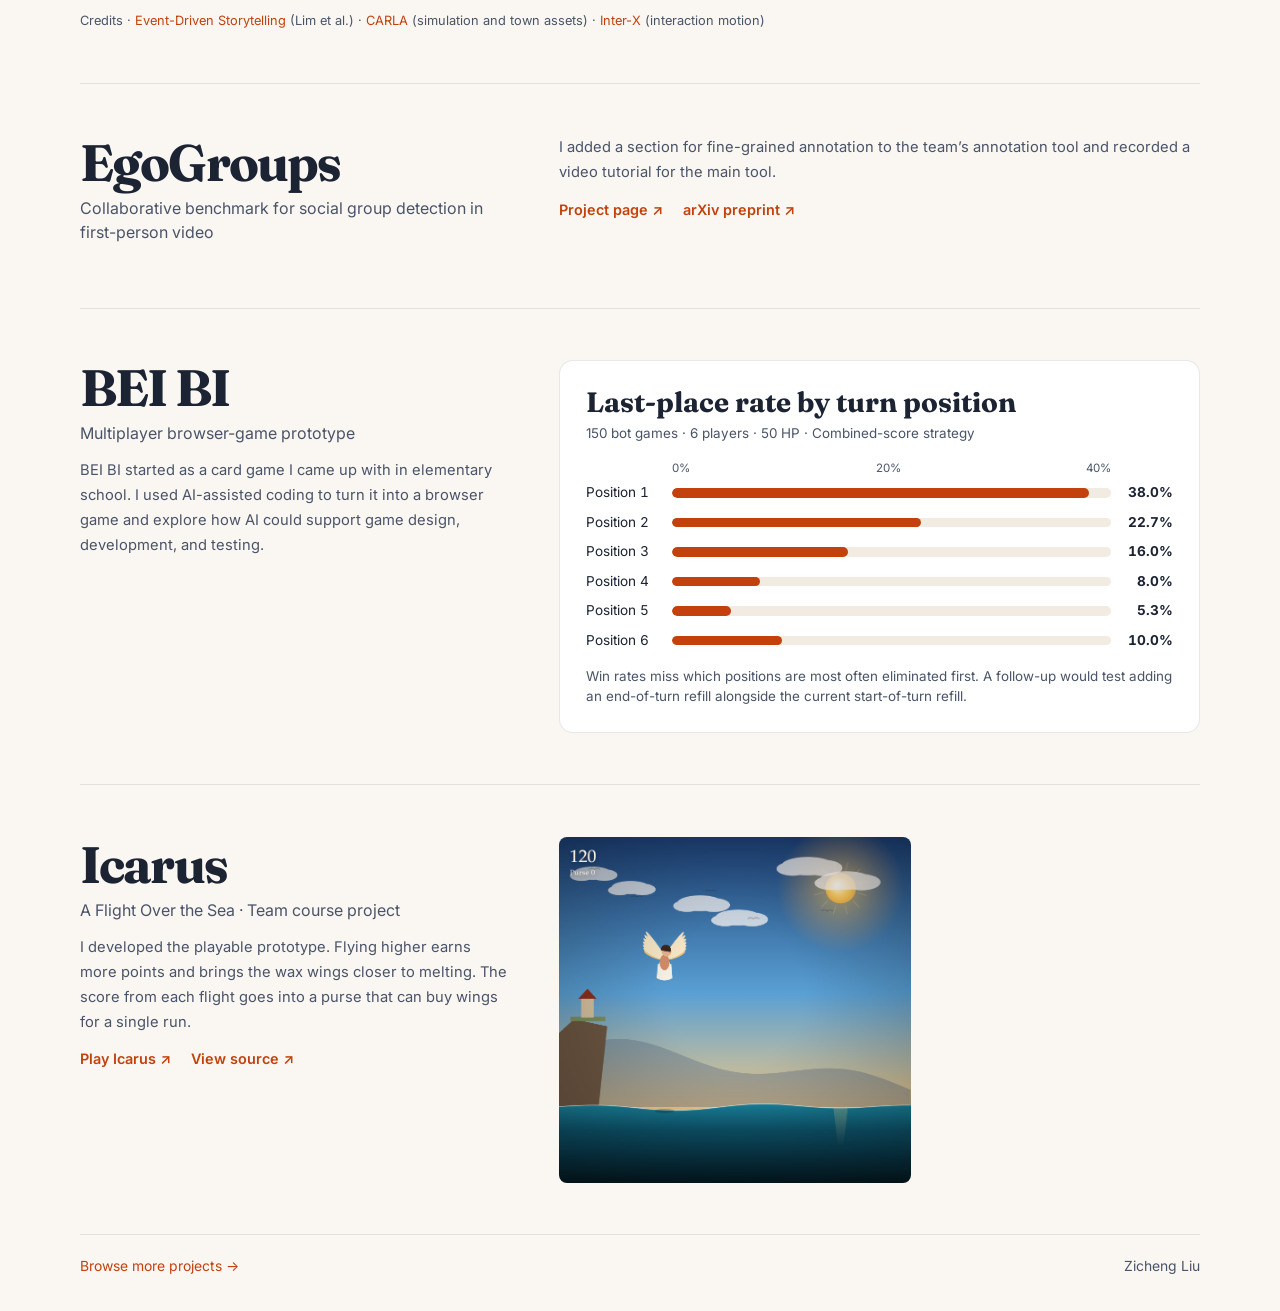
==== commit 48d250ec: "Correct Social Tour camera details and add visual evidence" ====
--- a/portfolio/index.html
+++ b/portfolio/index.html
@@ -42,6 +42,7 @@
       <header class="portfolio-project-header">
         <h2 id="social-tour-title">Social Tour Simulator</h2>
         <p>Multiview simulation for social group detection</p>
+        <p class="portfolio-role"><strong>My role</strong> · Designed the seven-camera layout and the walking-route planning approach, with AI-assisted implementation.</p>
       </header>
 
       <div class="demo">
@@ -73,21 +74,33 @@
             <li><strong>Check rendered visibility</strong><span>Person masks and depth</span></li>
           </ol>
           <div class="portfolio-author-copy">
-            <p>We chose a seven-camera layout to simulate a walking tour and record the whole scene. Each of the two egocentric cameras rides on an invisible virtual pedestrian, so the view moves with a walking gait without adding another visible person to the scene. Four floating cameras focus on particular groups for more detailed observations. The overhead camera covers the full scene, and its trajectory overlay shows where each pedestrian stands and how they move.</p>
-            <p>One challenge was getting the model to propose plausible actions and routes for a given setting. Another was getting it to tell different stories in the same or similar settings. We still need more variety to capture how outdoor social encounters change from day to day.</p>
+            <p>I chose two egocentric views for the walking tour, four floating views to observe particular groups in more detail, and an overhead view with a trajectory overlay for the whole scene. The two egocentric cameras are independent sensors that follow planned routes frame by frame at pedestrian eye height, with a small vertical bob to simulate a walking gait.</p>
+            <p>A person inside the frame can still be occluded or too small to distinguish. The planner screens candidate floating views using projected skeleton size, then checks rendered depth and person-ID masks for visibility. In <code>rv029</code>, all four floating views recorded zero measured near-camera obstruction from static geometry, and all eight person IDs appeared across the six non-overhead views.</p>
           </div>
-          <p class="portfolio-limit">Effect on training with real video remains untested.</p>
+          <p class="portfolio-limit">Whether training with this synthetic data improves social group detection on real videos remains untested.</p>
         </div>
 
-        <div class="trajectory-pair" role="group" aria-label="Overhead view and trajectories at eight seconds">
-          <figure>
-            <img src="media/rv029-topdown.webp" width="640" height="320" loading="lazy" decoding="async" alt="Overhead view of a simulated street and plaza with pedestrians at the edges.">
-            <figcaption>Overhead view · 0:08</figcaption>
-          </figure>
-          <figure>
-            <img src="media/rv029-paths.webp" width="640" height="320" loading="lazy" decoding="async" alt="The same overhead view with colored trajectories following the sidewalks and plaza.">
-            <figcaption>Trajectory overlay · 0:08</figcaption>
-          </figure>
+        <div class="portfolio-visuals">
+          <div class="portfolio-image-pair" role="group" aria-label="RGB and person-ID preview from the same simulated frame">
+            <figure>
+              <img src="media/rv029-rgb.webp" width="1920" height="1080" loading="lazy" decoding="async" alt="Floating-camera frame with three simulated pedestrians on a paved plaza.">
+              <figcaption>Rendered RGB frame</figcaption>
+            </figure>
+            <figure>
+              <img src="media/rv029-person-ids.webp" width="1920" height="1080" loading="lazy" decoding="async" alt="The same frame with each visible person shown in a separate color on black.">
+              <figcaption>Person-ID preview · Same frame</figcaption>
+            </figure>
+          </div>
+          <div class="portfolio-image-pair" role="group" aria-label="Overhead view and trajectories at eight seconds">
+            <figure>
+              <img src="media/rv029-topdown.webp" width="640" height="320" loading="lazy" decoding="async" alt="Overhead view of a simulated street and plaza with pedestrians at the edges.">
+              <figcaption>Overhead view · 0:08</figcaption>
+            </figure>
+            <figure>
+              <img src="media/rv029-paths.webp" width="640" height="320" loading="lazy" decoding="async" alt="The same overhead view with colored trajectories following the sidewalks and plaza.">
+              <figcaption>Trajectory overlay · 0:08</figcaption>
+            </figure>
+          </div>
         </div>
       </div>
 
@@ -116,7 +129,7 @@
         </header>
         <p class="portfolio-author-copy">BEI BI started as a card game I came up with in elementary school. I used AI-assisted coding to turn it into a browser game and explore how AI could support game design, development, and testing.</p>
       </div>
-      <figure class="rank-chart" aria-labelledby="bei-bi-rank-title" aria-describedby="bei-bi-rank-sample">
+      <figure class="rank-chart" aria-labelledby="bei-bi-rank-title" aria-describedby="bei-bi-rank-sample bei-bi-rank-note">
         <figcaption>
           <h3 id="bei-bi-rank-title">Last-place rate by turn position</h3>
           <p id="bei-bi-rank-sample">150 bot games · 6 players · 50 HP · Combined-score strategy</p>
@@ -154,6 +167,7 @@
             <strong>10.0%</strong>
           </li>
         </ol>
+        <p class="rank-chart__note" id="bei-bi-rank-note">Win rates miss which positions are most often eliminated first. A follow-up would test adding an end-of-turn refill alongside the current start-of-turn refill.</p>
       </figure>
     </section>
 
--- a/portfolio/portfolio.css
+++ b/portfolio/portfolio.css
@@ -90,6 +90,11 @@
   color: var(--color-ink-soft);
   margin-top: 0.36rem;
   line-height: 1.45;
+}
+
+.portfolio-project-header .portfolio-role {
+  color: var(--color-ink);
+  font-size: 0.92rem;
 }
 
 .demo {
@@ -163,7 +168,7 @@
 .demo__facts dd { font-weight: 700; }
 
 .demo__figure figcaption,
-.trajectory-pair figcaption,
+.portfolio-image-pair figcaption,
 .demo__error {
   margin-top: 0.5rem;
   color: var(--color-ink-soft);
@@ -200,14 +205,19 @@
 
 .portfolio-limit { margin-top: 0.85rem; font-size: 0.88rem; }
 
-.trajectory-pair {
+.portfolio-visuals {
+  display: grid;
+  align-self: start;
+  gap: 1rem;
+}
+
+.portfolio-image-pair {
   display: grid;
   grid-template-columns: repeat(2, minmax(0, 1fr));
-  align-self: start;
   gap: 0.75rem;
 }
 
-.trajectory-pair img,
+.portfolio-image-pair img,
 .icarus-shot img {
   width: 100%;
   height: auto;
@@ -240,6 +250,13 @@
   line-height: 1.4;
 }
 
+.rank-chart__note {
+  margin-top: 0.85rem;
+  color: var(--color-ink-soft);
+  font-size: 0.84rem;
+  line-height: 1.5;
+}
+
 .rank-chart__scale {
   display: flex;
   justify-content: space-between;
@@ -316,5 +333,5 @@
 
 @media (max-width: 420px) {
   .demo__facts { grid-template-columns: repeat(2, minmax(0, 1fr)); }
-  .trajectory-pair { grid-template-columns: 1fr; }
-}
+  .portfolio-image-pair { grid-template-columns: 1fr; }
+}
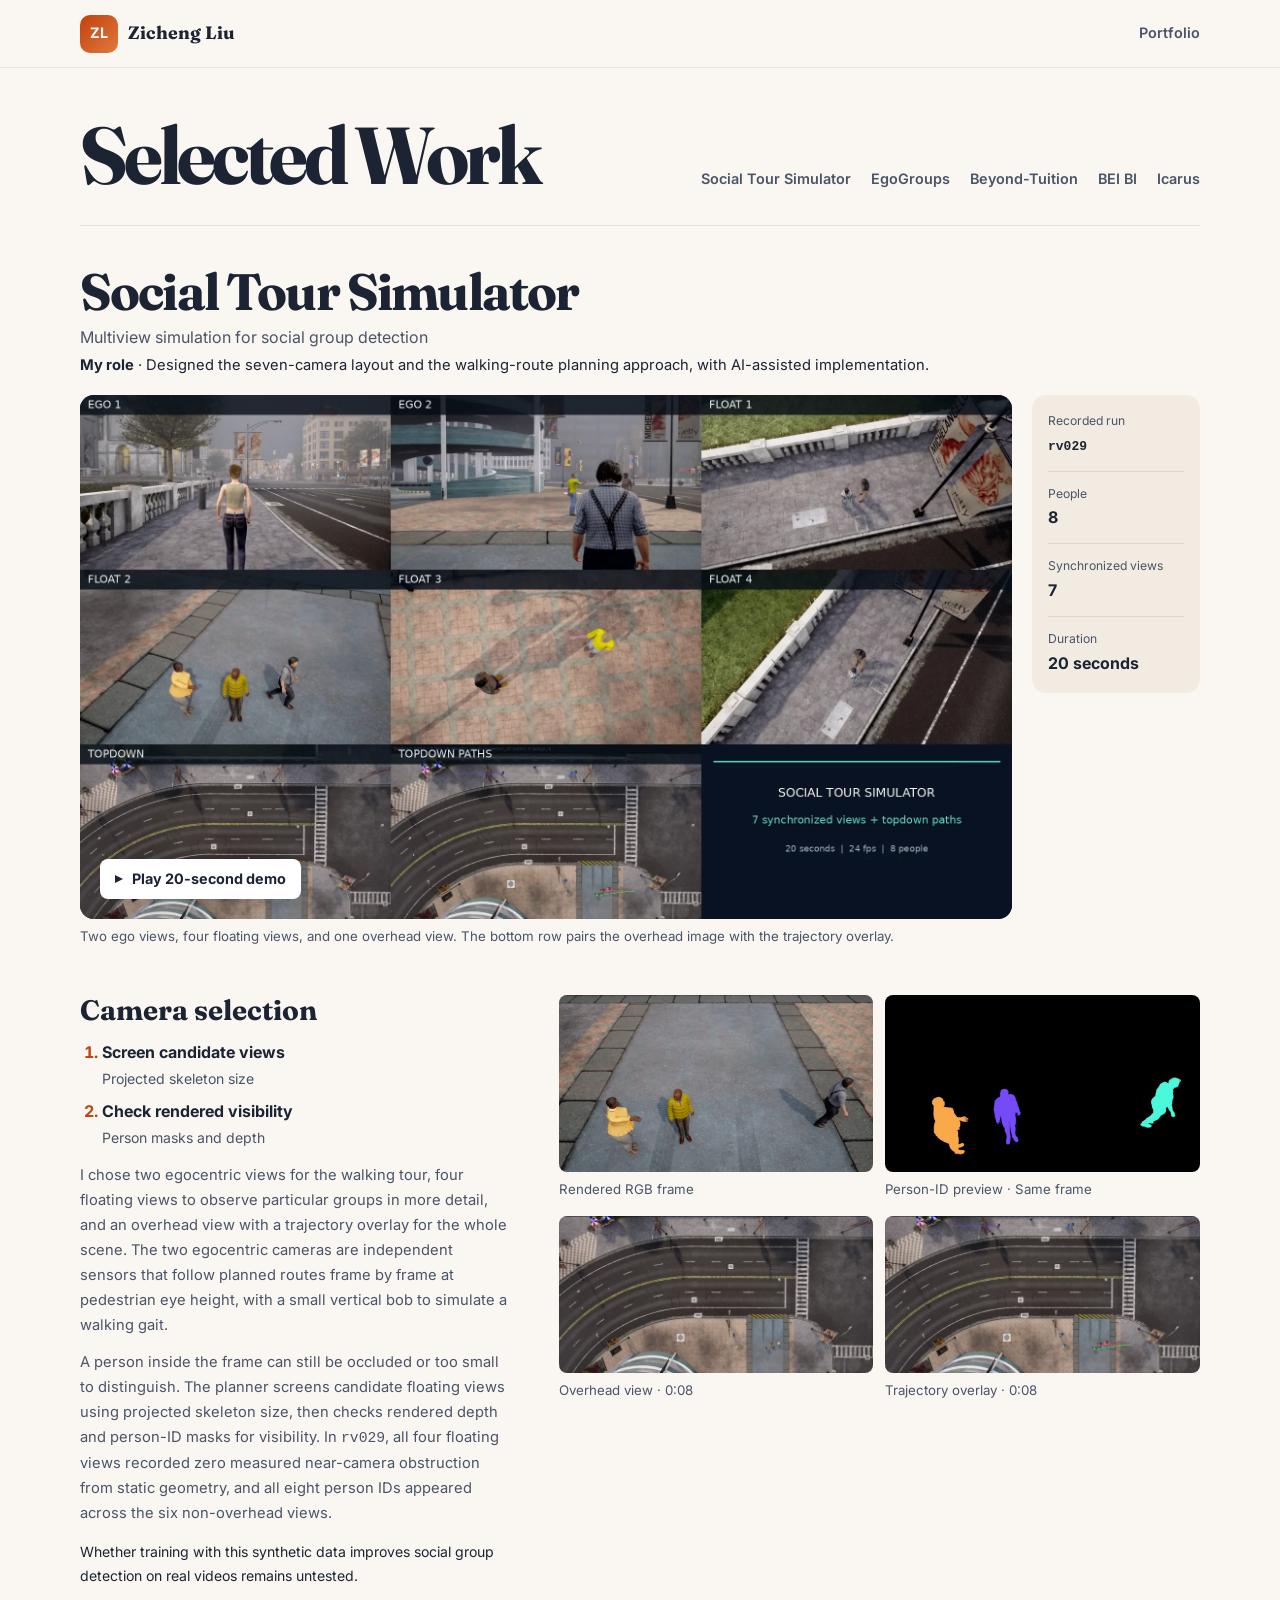
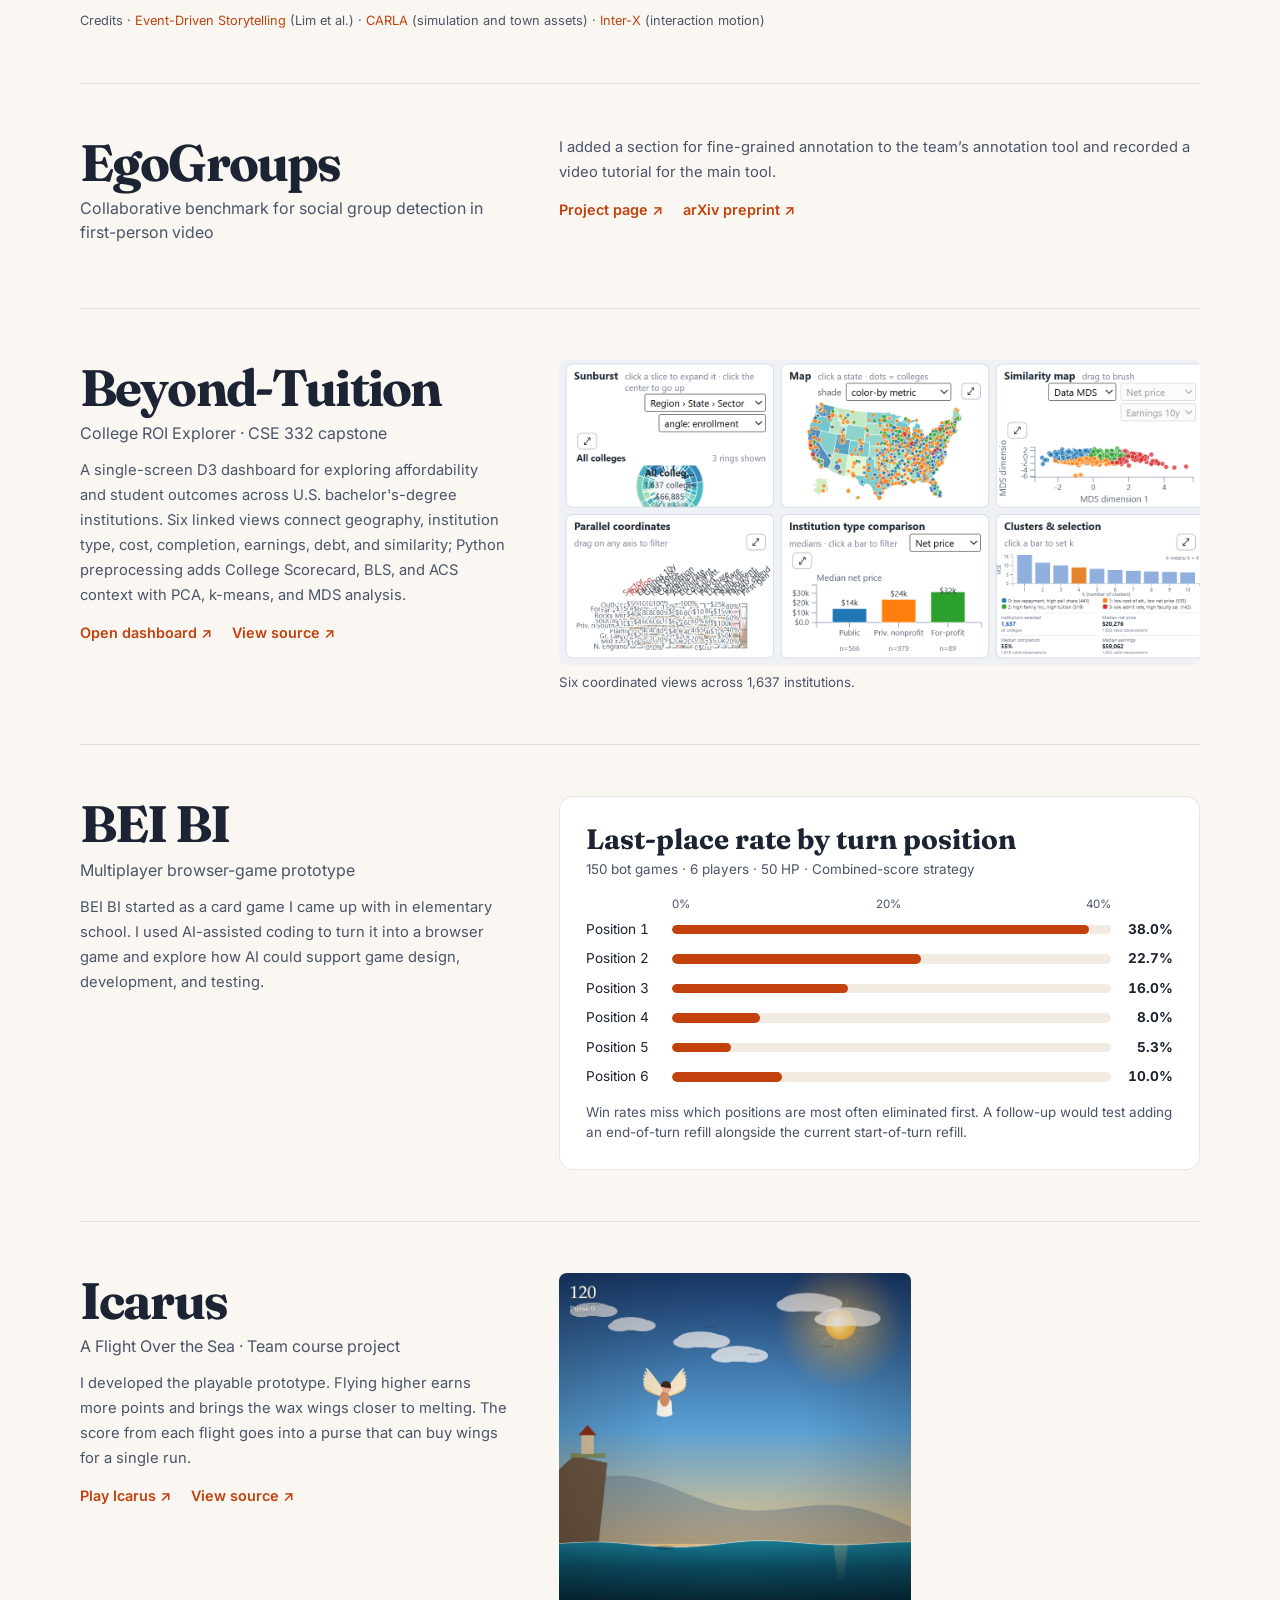
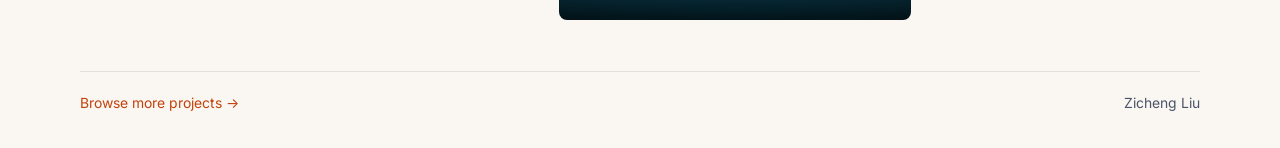
==== commit 87ce04fc: "Add Beyond-Tuition capstone to projects and portfolio" ====
--- a/portfolio/index.html
+++ b/portfolio/index.html
@@ -32,6 +32,7 @@
         <ul class="portfolio-index">
           <li><a href="#social-tour">Social Tour Simulator</a></li>
           <li><a href="#egogroups">EgoGroups</a></li>
+          <li><a href="#beyond-tuition">Beyond-Tuition</a></li>
           <li><a href="#bei-bi">BEI BI</a></li>
           <li><a href="#icarus">Icarus</a></li>
         </ul>
@@ -121,6 +122,24 @@
       </div>
     </section>
 
+    <section class="portfolio-project portfolio-secondary" id="beyond-tuition" aria-labelledby="beyond-tuition-title">
+      <div>
+        <header class="portfolio-project-header">
+          <h2 id="beyond-tuition-title">Beyond-Tuition</h2>
+          <p>College ROI Explorer · CSE 332 capstone</p>
+        </header>
+        <p class="portfolio-author-copy">A single-screen D3 dashboard for exploring affordability and student outcomes across U.S. bachelor's-degree institutions. Six linked views connect geography, institution type, cost, completion, earnings, debt, and similarity; Python preprocessing adds College Scorecard, BLS, and ACS context with PCA, k-means, and MDS analysis.</p>
+        <ul class="portfolio-links">
+          <li><a href="https://galactus06.github.io/Beyond-Tuition/">Open dashboard <span aria-hidden="true">↗</span></a></li>
+          <li><a href="https://github.com/GALACTUS06/Beyond-Tuition">View source <span aria-hidden="true">↗</span></a></li>
+        </ul>
+      </div>
+      <figure class="beyond-shot">
+        <img src="../assets/project-beyond-tuition.png" width="1538" height="732" loading="lazy" decoding="async" alt="A linked College ROI dashboard with sunburst, state map, similarity map, parallel coordinates, sector comparison, and cluster selection views.">
+        <figcaption>Six coordinated views across 1,637 institutions.</figcaption>
+      </figure>
+    </section>
+
     <section class="portfolio-project portfolio-secondary" id="bei-bi" aria-labelledby="bei-bi-title">
       <div>
         <header class="portfolio-project-header">
--- a/portfolio/portfolio.css
+++ b/portfolio/portfolio.css
@@ -218,10 +218,22 @@
 }
 
 .portfolio-image-pair img,
-.icarus-shot img {
+.icarus-shot img,
+.beyond-shot img {
   width: 100%;
   height: auto;
   border-radius: var(--radius-sm);
+}
+
+.beyond-shot {
+  align-self: start;
+}
+
+.beyond-shot figcaption {
+  margin-top: 0.5rem;
+  color: var(--color-ink-soft);
+  font-size: 0.83rem;
+  line-height: 1.5;
 }
 
 .portfolio-credits {
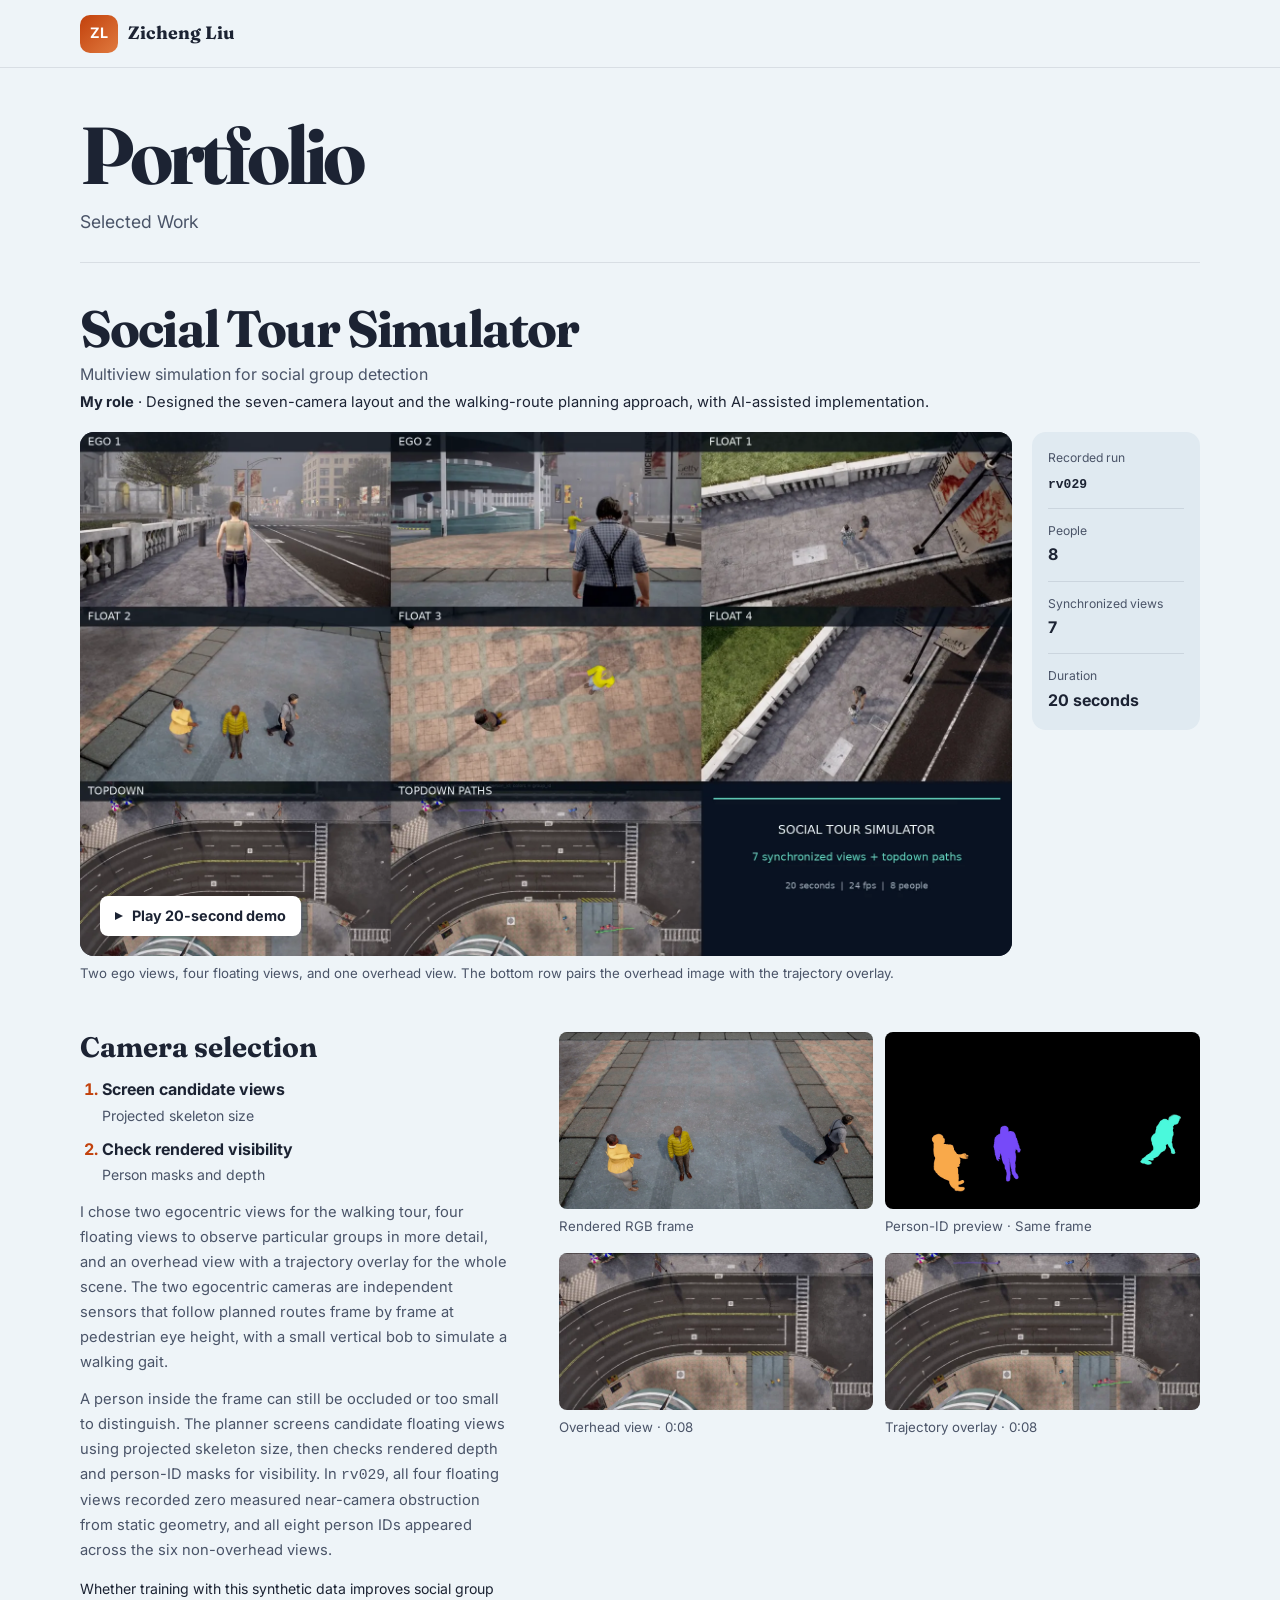
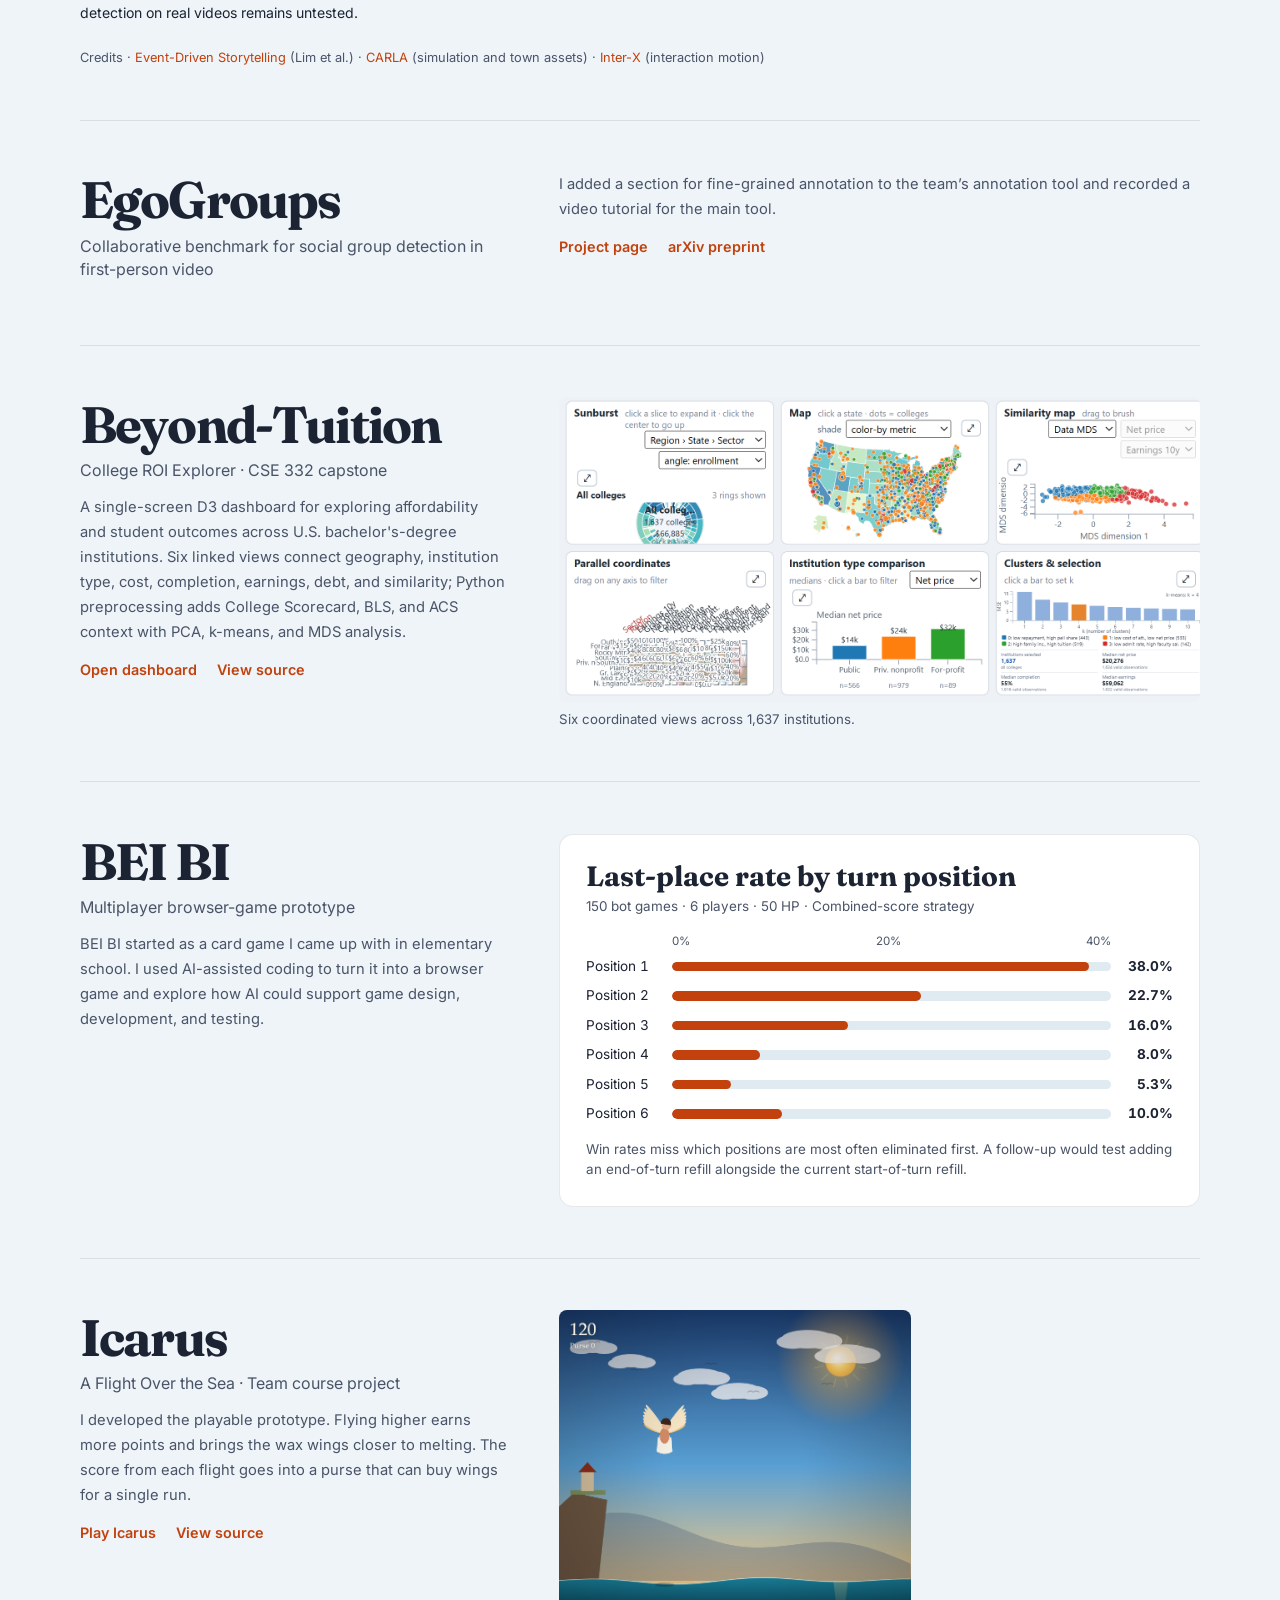
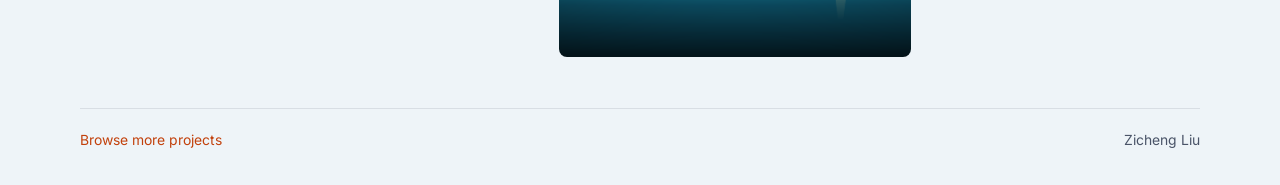
==== commit 181ea7b7: "Improve navigation and copy from site review" ====
--- a/portfolio/index.html
+++ b/portfolio/index.html
@@ -4,7 +4,7 @@
   <meta charset="utf-8">
   <meta name="viewport" content="width=device-width, initial-scale=1">
   <meta name="description" content="Selected work by Zicheng Liu in social scene simulation, computer vision, and game design.">
-  <title>Selected Work | Zicheng Liu</title>
+  <title>Portfolio | Zicheng Liu</title>
   <link rel="icon" href="../assets/favicon.svg" type="image/svg+xml">
   <link rel="preconnect" href="https://fonts.googleapis.com">
   <link rel="preconnect" href="https://fonts.gstatic.com" crossorigin>
@@ -21,22 +21,13 @@
         <span class="nav__logo-mark" aria-hidden="true">ZL</span>
         <span>Zicheng Liu</span>
       </a>
-      <span class="portfolio-current" aria-current="page">Portfolio</span>
     </nav>
   </header>
 
   <main class="container portfolio-main" id="main" tabindex="-1">
     <header class="portfolio-intro">
-      <h1>Selected Work</h1>
-      <nav aria-label="Projects in this portfolio">
-        <ul class="portfolio-index">
-          <li><a href="#social-tour">Social Tour Simulator</a></li>
-          <li><a href="#egogroups">EgoGroups</a></li>
-          <li><a href="#beyond-tuition">Beyond-Tuition</a></li>
-          <li><a href="#bei-bi">BEI BI</a></li>
-          <li><a href="#icarus">Icarus</a></li>
-        </ul>
-      </nav>
+      <h1>Portfolio</h1>
+      <p class="portfolio-subtitle">Selected Work</p>
     </header>
 
     <section class="portfolio-project portfolio-feature" id="social-tour" aria-labelledby="social-tour-title">
@@ -105,7 +96,11 @@
         </div>
       </div>
 
-      <p class="portfolio-credits">Credits · <a href="https://openaccess.thecvf.com/content/ICCV2025/html/Lim_Event-Driven_Storytelling_with_Multiple_Lifelike_Humans_in_a_3D_Scene_ICCV_2025_paper.html">Event-Driven Storytelling</a> (Lim et al.) · <a href="https://carla.org/">CARLA</a> (simulation and town assets) · <a href="https://github.com/liangxuy/Inter-X">Inter-X</a> (interaction motion)</p>
+      <p class="portfolio-credits">
+        Credits · <a href="https://openaccess.thecvf.com/content/ICCV2025/html/Lim_Event-Driven_Storytelling_with_Multiple_Lifelike_Humans_in_a_3D_Scene_ICCV_2025_paper.html" target="_blank" rel="noopener noreferrer">Event-Driven Storytelling</a> (Lim et al.)
+        · <a href="https://carla.org/" target="_blank" rel="noopener noreferrer">CARLA</a> (simulation and town assets)
+        · <a href="https://github.com/liangxuy/Inter-X" target="_blank" rel="noopener noreferrer">Inter-X</a> (interaction motion)
+      </p>
     </section>
 
     <section class="portfolio-project portfolio-secondary" id="egogroups" aria-labelledby="egogroups-title">
@@ -116,8 +111,8 @@
       <div class="portfolio-project-body">
         <p class="portfolio-author-copy">I added a section for fine-grained annotation to the team’s annotation tool and recorded a video tutorial for the main tool.</p>
         <ul class="portfolio-links">
-          <li><a href="https://lab-spell.github.io/EgoGroups/">Project page <span aria-hidden="true">↗</span></a></li>
-          <li><a href="https://arxiv.org/abs/2603.22249">arXiv preprint <span aria-hidden="true">↗</span></a></li>
+          <li><a href="https://lab-spell.github.io/EgoGroups/" target="_blank" rel="noopener noreferrer">Project page</a></li>
+          <li><a href="https://arxiv.org/abs/2603.22249" target="_blank" rel="noopener noreferrer">arXiv preprint</a></li>
         </ul>
       </div>
     </section>
@@ -130,8 +125,8 @@
         </header>
         <p class="portfolio-author-copy">A single-screen D3 dashboard for exploring affordability and student outcomes across U.S. bachelor's-degree institutions. Six linked views connect geography, institution type, cost, completion, earnings, debt, and similarity; Python preprocessing adds College Scorecard, BLS, and ACS context with PCA, k-means, and MDS analysis.</p>
         <ul class="portfolio-links">
-          <li><a href="https://galactus06.github.io/Beyond-Tuition/">Open dashboard <span aria-hidden="true">↗</span></a></li>
-          <li><a href="https://github.com/GALACTUS06/Beyond-Tuition">View source <span aria-hidden="true">↗</span></a></li>
+          <li><a href="https://galactus06.github.io/Beyond-Tuition/" target="_blank" rel="noopener noreferrer">Open dashboard</a></li>
+          <li><a href="https://github.com/GALACTUS06/Beyond-Tuition" target="_blank" rel="noopener noreferrer">View source</a></li>
         </ul>
       </div>
       <figure class="beyond-shot">
@@ -198,8 +193,8 @@
         </header>
         <p class="portfolio-author-copy">I developed the playable prototype. Flying higher earns more points and brings the wax wings closer to melting. The score from each flight goes into a purse that can buy wings for a single run.</p>
         <ul class="portfolio-links">
-          <li><a href="https://galactus06.github.io/icarus/">Play Icarus <span aria-hidden="true">↗</span></a></li>
-          <li><a href="https://github.com/GALACTUS06/icarus">View source <span aria-hidden="true">↗</span></a></li>
+          <li><a href="https://galactus06.github.io/icarus/" target="_blank" rel="noopener noreferrer">Play Icarus</a></li>
+          <li><a href="https://github.com/GALACTUS06/icarus" target="_blank" rel="noopener noreferrer">View source</a></li>
         </ul>
       </div>
       <figure class="icarus-shot">
@@ -209,7 +204,7 @@
   </main>
 
   <footer class="container portfolio-footer">
-    <a href="../#projects">Browse more projects <span aria-hidden="true">→</span></a>
+    <a href="../#projects">Browse more projects</a>
     <span>Zicheng Liu</span>
   </footer>
 </body>
--- a/css/style.css
+++ b/css/style.css
@@ -343,72 +343,6 @@
   inset: -14px;
   border-radius: 50%;
   border: 2px dashed rgba(194, 65, 12, 0.4);
-  animation: spin 40s linear infinite;
-}
-
-@keyframes spin { to { transform: rotate(360deg); } }
-
-.hero__badge {
-  position: absolute;
-  top: 0;
-  left: 0;
-  display: flex;
-  align-items: center;
-  gap: 0.5rem;
-  background: var(--color-surface);
-  padding: 0.55rem 0.95rem;
-  border-radius: 999px;
-  box-shadow: var(--shadow-md);
-  font-size: 0.8rem;
-  font-weight: 600;
-  line-height: 1.3;
-  white-space: nowrap;
-  color: var(--color-ink);
-  cursor: pointer;
-  z-index: 2;
-  transition: scale 0.25s ease;
-}
-.hero__badge:hover { scale: 1.08; }
-.hero__badge-icon { font-size: 1.15rem; }
-
-.hero__scroll {
-  position: absolute;
-  bottom: 1.8rem;
-  left: 50%;
-  transform: translateX(-50%);
-  display: flex;
-  flex-direction: column;
-  align-items: center;
-  gap: 0.45rem;
-  color: var(--color-ink-faint);
-  font-size: 0.75rem;
-  letter-spacing: 0.14em;
-  text-transform: uppercase;
-}
-.hero__scroll:hover { color: var(--color-accent); }
-
-.hero__scroll-mouse {
-  width: 22px;
-  height: 34px;
-  border: 2px solid currentColor;
-  border-radius: 12px;
-  position: relative;
-}
-.hero__scroll-mouse::after {
-  content: "";
-  position: absolute;
-  top: 6px;
-  left: 50%;
-  width: 3px;
-  height: 7px;
-  border-radius: 2px;
-  background: currentColor;
-  transform: translateX(-50%);
-  animation: scroll-dot 1.8s ease-in-out infinite;
-}
-@keyframes scroll-dot {
-  0%, 100% { opacity: 1; transform: translate(-50%, 0); }
-  60% { opacity: 0.2; transform: translate(-50%, 10px); }
 }
 
 /* ============ SECTIONS ============ */
@@ -447,14 +381,22 @@
 /* ============ ABOUT ============ */
 .about__grid {
   display: grid;
-  grid-template-columns: 0.9fr 1.1fr;
-  gap: 3.25rem;
-  align-items: start;
+  grid-template-columns: minmax(0, 0.9fr) minmax(0, 1.1fr);
+  gap: 2rem clamp(1.75rem, 4vw, 3.25rem);
+  align-items: center;
 }
 
 .about__image {
+  width: 100%;
+  height: auto;
   border-radius: var(--radius-lg);
   box-shadow: var(--shadow-md);
+}
+
+.about__media figcaption {
+  margin-top: 0.6rem;
+  color: var(--color-ink-soft);
+  font-size: 0.875rem;
 }
 
 .about__funfact {
@@ -465,12 +407,12 @@
   border-radius: 0 var(--radius-md) var(--radius-md) 0;
   box-shadow: var(--shadow-sm);
 }
-.about__funfact h3 {
+.about__funfact h4 {
   font-family: var(--font-heading);
   font-size: 1.05rem;
   margin-bottom: 0.45rem;
 }
-.about__funfact p { font-size: 0.93rem; color: var(--color-ink-soft); }
+.about__funfact p { color: var(--color-ink-soft); }
 
 .about__heading {
   font-family: var(--font-heading);
@@ -479,17 +421,19 @@
   margin-bottom: 1.15rem;
 }
 
-.about__text p {
+.about__text > p {
   color: var(--color-ink-soft);
   margin-bottom: 1.1rem;
 }
 .about__text strong { color: var(--color-ink); }
 
 .about__highlights {
-  margin-top: 1.8rem;
-  display: flex;
-  flex-direction: column;
-  gap: 1.15rem;
+  grid-column: 1 / -1;
+  display: grid;
+  grid-template-columns: repeat(3, minmax(0, 1fr));
+  gap: 1.25rem;
+  border-top: 1px solid var(--color-line);
+  padding-top: 1.35rem;
 }
 .about__highlights li {
   display: flex;
@@ -507,7 +451,7 @@
   font-size: 1.25rem;
 }
 .about__highlights strong { display: block; margin-bottom: 0.15rem; }
-.about__highlights p { font-size: 0.92rem; color: var(--color-ink-faint); margin: 0; }
+.about__highlights p { font-size: 0.92rem; color: var(--color-ink-soft); }
 
 /* ============ EDUCATION ============ */
 .edu__grid {
@@ -682,32 +626,8 @@
 /* ============ PROJECTS ============ */
 .projects__grid {
   display: grid;
-  grid-template-columns: repeat(auto-fit, minmax(300px, 1fr));
+  grid-template-columns: repeat(auto-fit, minmax(min(100%, 300px), 1fr));
   gap: 1.9rem;
-}
-
-/* The most important project gets a full-width, horizontal featured card */
-.project-card--featured {
-  grid-column: 1 / -1;
-  display: grid;
-  grid-template-columns: 1.15fr 1fr;
-}
-.project-card--featured .project-card__banner {
-  height: 100%;
-  min-height: 330px;
-}
-.project-card--featured .project-card__body {
-  padding: 2.35rem 2.6rem;
-}
-.project-card--featured .project-card__body h3 {
-  font-size: 1.65rem;
-}
-@media (max-width: 860px) {
-  .project-card--featured { grid-template-columns: 1fr; }
-  .project-card--featured .project-card__banner {
-    height: 230px;
-    min-height: 0;
-  }
 }
 
 .project-card {
@@ -720,6 +640,33 @@
   display: flex;
   flex-direction: column;
 }
+
+.project-card--featured {
+  grid-column: 1 / -1;
+  display: grid;
+  grid-template-columns: minmax(0, 1.15fr) minmax(0, 1fr);
+}
+
+.project-card--featured .project-card__banner {
+  height: auto;
+  min-height: 16rem;
+  background: var(--color-navy);
+}
+
+.project-card--featured .project-card__banner img {
+  position: absolute;
+  inset: 0;
+  object-fit: contain;
+}
+
+.project-card--featured .project-card__body {
+  padding: clamp(1.5rem, 3vw, 2.6rem);
+}
+
+.project-card--featured .project-card__body h3 {
+  font-size: 1.65rem;
+}
+
 .project-card:hover {
   transform: translateY(-6px);
   box-shadow: var(--shadow-lg);
@@ -767,32 +714,8 @@
 }
 .project-card__body .tag-list { margin-bottom: 0.95rem; }
 .project-card__body > p {
-  font-size: 0.93rem;
-  color: var(--color-ink-soft);
-  margin-bottom: 0.95rem;
-}
-
-.project-card__points {
-  display: flex;
-  flex-direction: column;
-  gap: 0.5rem;
-  margin-bottom: 1.35rem;
-}
-.project-card__points li {
-  position: relative;
-  padding-left: 1.15rem;
-  font-size: 0.88rem;
-  color: var(--color-ink-faint);
-}
-.project-card__points li::before {
-  content: '';
-  position: absolute;
-  left: 0;
-  top: 0.6em;
-  width: 5px;
-  height: 5px;
-  border-radius: 50%;
-  background: var(--color-gold);
+  color: var(--color-ink-soft);
+  margin-bottom: 1.15rem;
 }
 
 .project-card__link {
@@ -829,10 +752,6 @@
 }
 
 .exp-card__header {
-  display: flex;
-  justify-content: space-between;
-  align-items: flex-start;
-  gap: 1.5rem;
   margin-bottom: 1.35rem;
 }
 .exp-card__header h3 {
@@ -841,7 +760,6 @@
   margin-bottom: 0.3rem;
 }
 .exp-card__meta { font-size: 0.9rem; color: var(--color-ink-faint); }
-.exp-card__logo { font-size: 2.1rem; }
 
 .exp-card__points {
   display: flex;
@@ -867,7 +785,7 @@
 /* ============ SKILLS ============ */
 .skills__grid {
   display: grid;
-  grid-template-columns: repeat(auto-fit, minmax(230px, 1fr));
+  grid-template-columns: repeat(4, minmax(0, 1fr));
   gap: 1.5rem;
 }
 
@@ -897,6 +815,14 @@
   display: flex;
   flex-wrap: wrap;
   gap: 0.55rem;
+}
+
+.skill-group__languages {
+  margin-top: 0.85rem;
+  padding-top: 0.75rem;
+  border-top: 1px solid var(--color-line);
+  color: var(--color-ink-soft);
+  font-size: 0.875rem;
 }
 .skill-group__list li {
   padding: 0.42rem 0.95rem;
@@ -1002,12 +928,15 @@
 }
 
 /* ============ RESPONSIVE ============ */
+@media (max-width: 1100px) {
+  .skills__grid { grid-template-columns: repeat(2, minmax(0, 1fr)); }
+}
+
 @media (max-width: 960px) {
   .hero__inner { grid-template-columns: 1fr; gap: 2.75rem; }
   .hero__media { order: -1; }
   .hero__portrait-wrap { width: min(280px, 68%); }
-  .about__grid { grid-template-columns: 1fr; gap: 2.25rem; }
-  .edu__grid, .projects__grid { grid-template-columns: 1fr; }
+  .edu__grid { grid-template-columns: 1fr; }
   .research-card { grid-template-columns: 1fr; gap: 1.05rem; }
   .publication { flex-direction: column; }
 }
@@ -1046,14 +975,32 @@
   .nav__toggle.is-open .nav__toggle-bar:nth-child(3) { transform: translateY(-7.5px) rotate(-45deg); }
 }
 
+@media (max-width: 860px) {
+  .project-card--featured { display: flex; }
+  .project-card--featured .project-card__banner {
+    min-height: 0;
+    aspect-ratio: 16 / 9;
+  }
+}
+
 @media (max-width: 768px) {
   .hero__stats { gap: 1.5rem; }
+  .about__grid { grid-template-columns: 1fr; gap: 1.75rem; }
+  .about__media { width: min(100%, 32rem); }
 
   .section { padding: 4rem 0; }
   .exp-card { padding: 1.75rem 1.5rem; }
   .research-card { padding: 1.65rem 1.5rem; }
   .publication { padding: 1.55rem 1.5rem; }
   .footer__inner { justify-content: center; text-align: center; }
+}
+
+@media (max-width: 560px) {
+  .section__title {
+    font-size: clamp(1.65rem, 6vw, 1.9rem);
+    overflow-wrap: anywhere;
+  }
+  .about__highlights, .skills__grid { grid-template-columns: 1fr; }
 }
 
 /* ============ REDUCED MOTION ============ */
@@ -1064,5 +1011,5 @@
     transition-duration: 0.001s !important;
   }
   .reveal { opacity: 1; transform: none; }
-  .hero__portrait-ring, .hero__typewriter-cursor { animation: none !important; }
-}
+  .hero__typewriter-cursor { visibility: hidden; }
+}
--- a/portfolio/portfolio.css
+++ b/portfolio/portfolio.css
@@ -1,5 +1,6 @@
 .portfolio-page {
-  background: var(--color-bg);
+  --color-bg: #eef4f8;
+  --color-bg-alt: #e0eaf1;
 }
 
 .portfolio-page :focus-visible {
@@ -28,20 +29,9 @@
   border-color: var(--color-line);
 }
 
-.portfolio-current {
-  color: var(--color-ink-soft);
-  font-size: 0.9rem;
-  font-weight: 600;
-}
-
 .portfolio-main { padding-top: calc(var(--header-height) + 2.7rem); }
 
 .portfolio-intro {
-  display: flex;
-  justify-content: space-between;
-  align-items: baseline;
-  flex-wrap: wrap;
-  gap: 1rem 2rem;
   padding-bottom: 1.55rem;
 }
 
@@ -58,7 +48,12 @@
   letter-spacing: -0.052em;
 }
 
-.portfolio-index,
+.portfolio-subtitle {
+  margin-top: 0.45rem;
+  color: var(--color-ink-soft);
+  font-size: 1.1rem;
+}
+
 .portfolio-links {
   display: flex;
   flex-wrap: wrap;
@@ -67,8 +62,6 @@
   font-weight: 600;
 }
 
-.portfolio-index a { color: var(--color-ink-soft); }
-.portfolio-index a:hover,
 .portfolio-links a:hover,
 .portfolio-credits a:hover,
 .portfolio-footer a:hover { text-decoration: underline; }
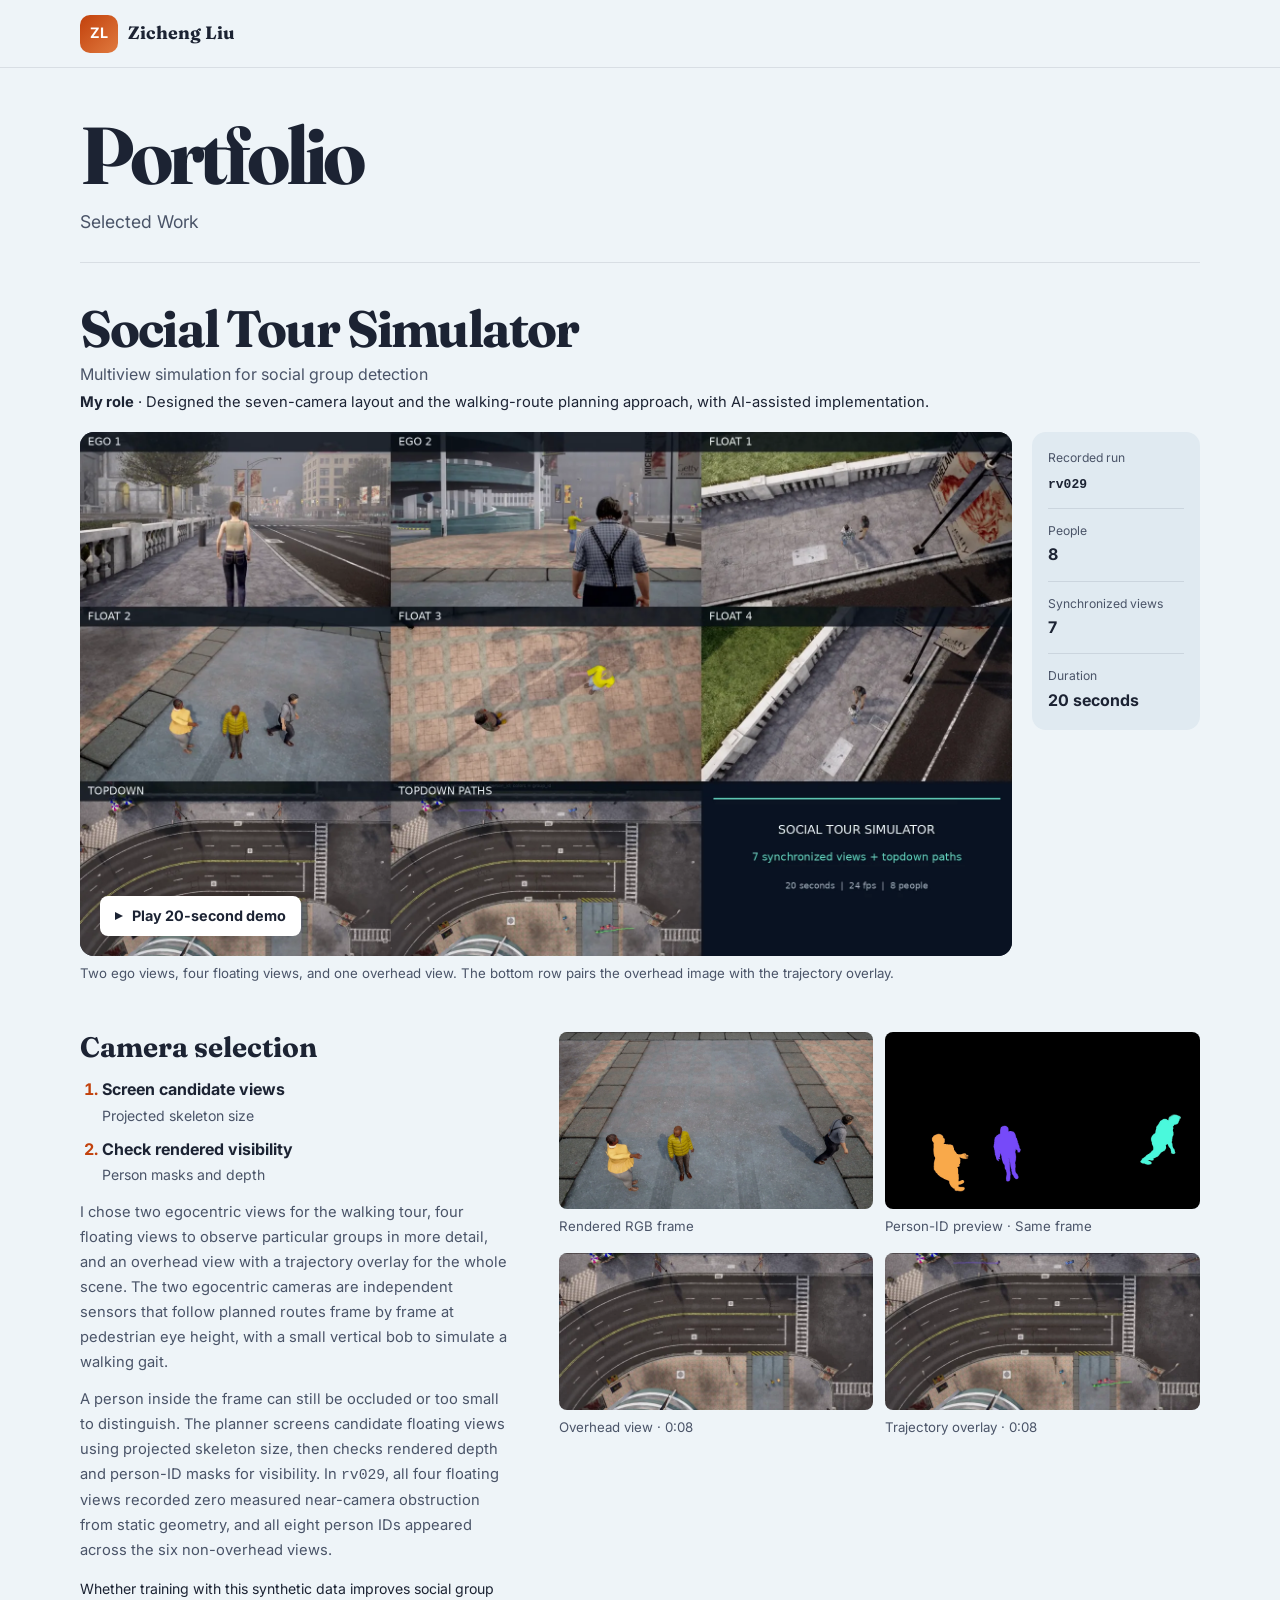
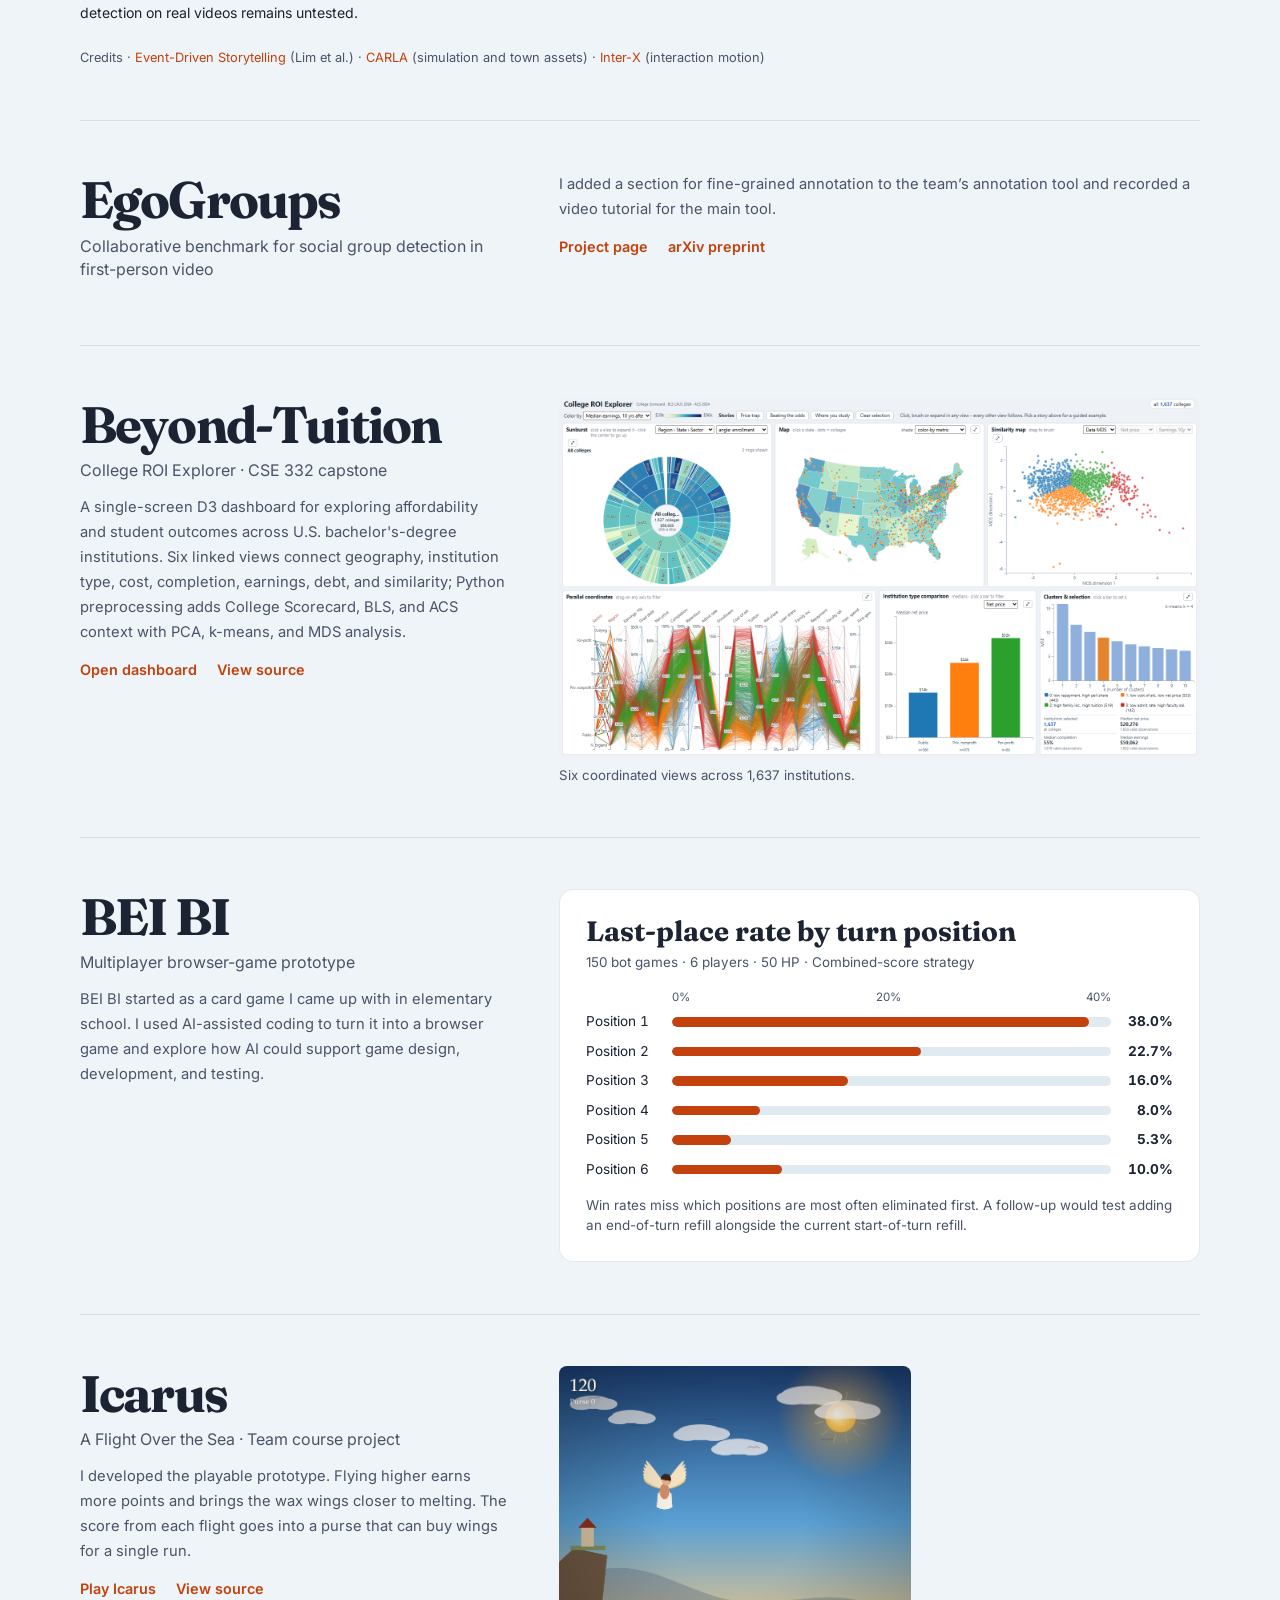
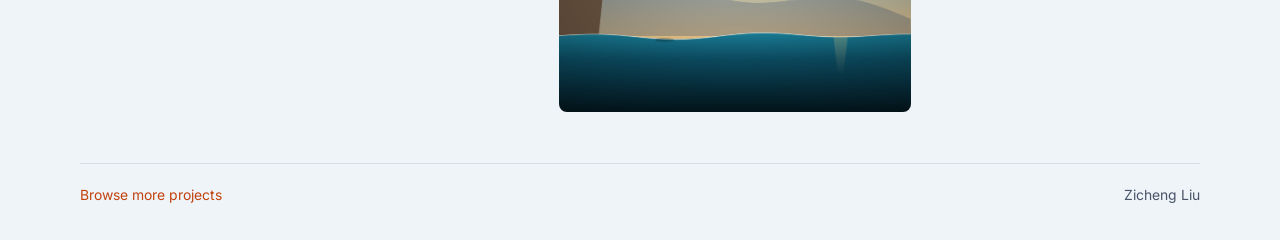
==== commit a20a30d5: "Fix Beyond-Tuition dashboard screenshot" ====
--- a/portfolio/index.html
+++ b/portfolio/index.html
@@ -130,7 +130,7 @@
         </ul>
       </div>
       <figure class="beyond-shot">
-        <img src="../assets/project-beyond-tuition.png" width="1538" height="732" loading="lazy" decoding="async" alt="A linked College ROI dashboard with sunburst, state map, similarity map, parallel coordinates, sector comparison, and cluster selection views.">
+        <img src="../assets/project-beyond-tuition.png" width="1600" height="900" loading="lazy" decoding="async" alt="A linked College ROI dashboard with sunburst, state map, similarity map, parallel coordinates, sector comparison, and cluster selection views.">
         <figcaption>Six coordinated views across 1,637 institutions.</figcaption>
       </figure>
     </section>
